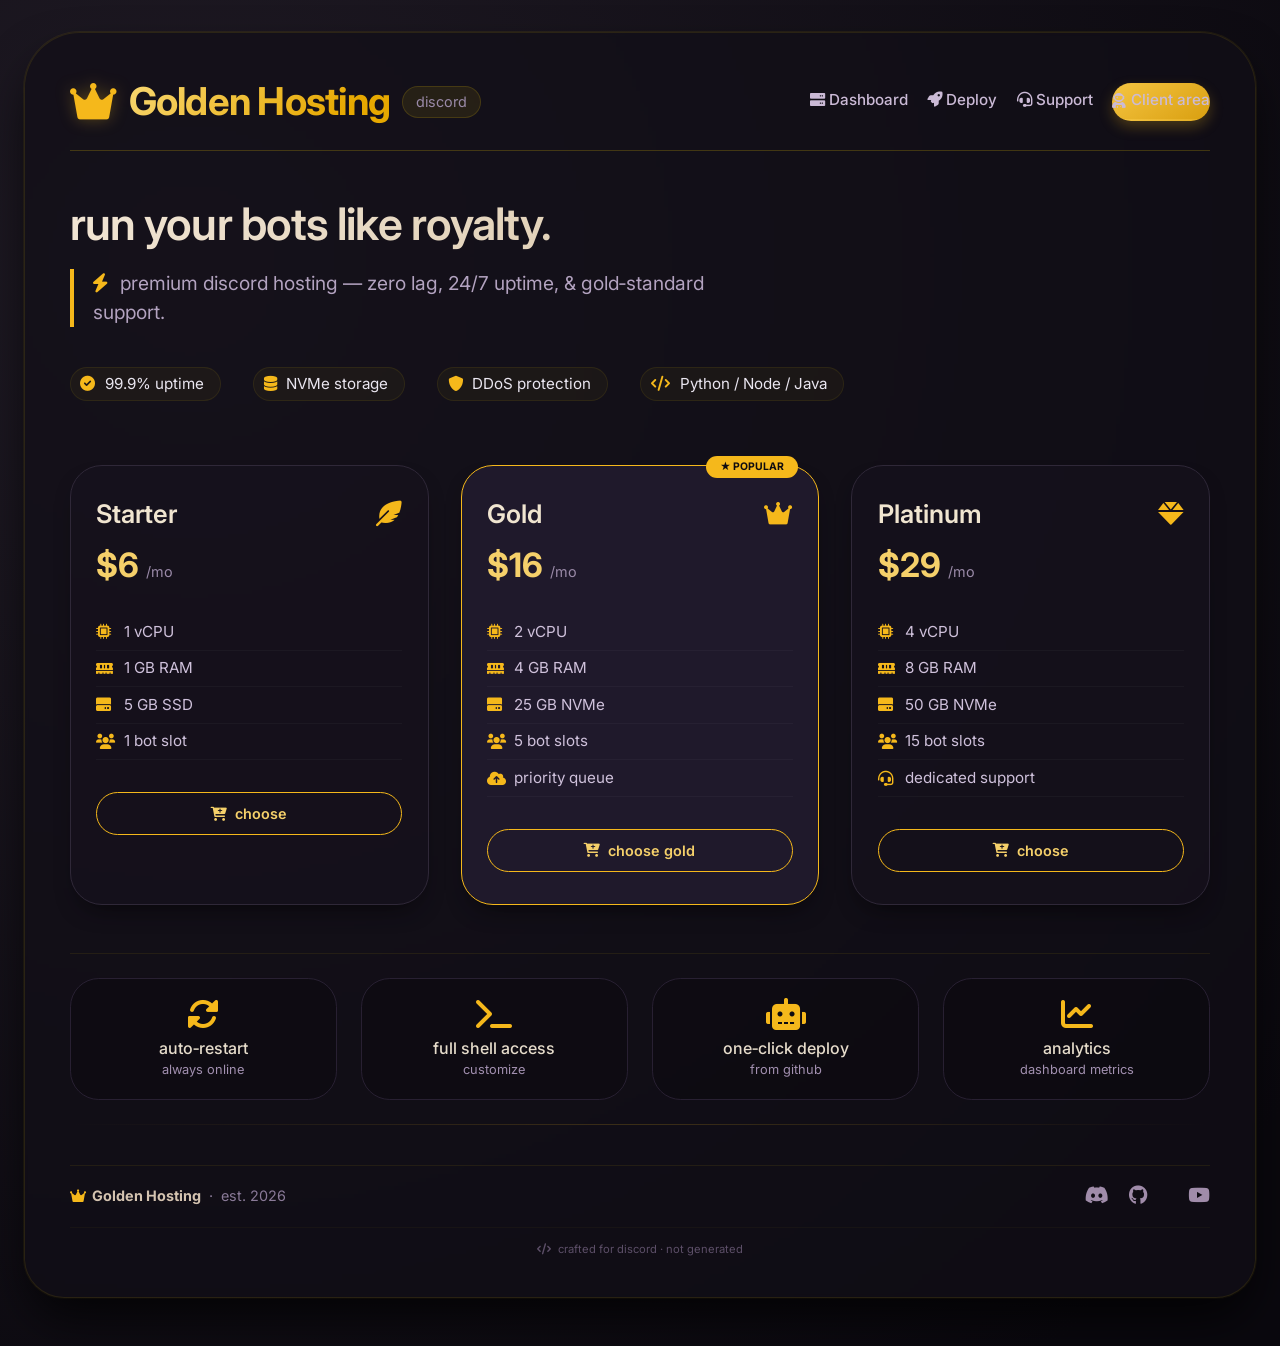
==== Index.html @ 8d336a3b "sdfghjkl" ====
<!DOCTYPE html>
<html lang="en">
<head>
  <meta charset="UTF-8" />
  <meta name="viewport" content="width=device-width, initial-scale=1.0" />
  <title>Golden Hosting · Discord Bot Hosting</title>
  <link rel="preconnect" href="https://fonts.googleapis.com" />
  <link rel="preconnect" href="https://fonts.gstatic.com" crossorigin />
  <link href="https://fonts.googleapis.com/css2?family=Inter:ital,opsz,wght@0,14..32,400..700;1,14..32,400..700&display=swap" rel="stylesheet" />
  <link rel="stylesheet" href="https://cdnjs.cloudflare.com/ajax/libs/font-awesome/6.0.0-beta3/css/all.min.css" />
  <style>
    * { margin: 0; padding: 0; box-sizing: border-box; }
    body {
      background: #0d0b10;
      background-image: radial-gradient(circle at 15% 20%, #1f1a24 0%, #0a080e 90%);
      font-family: 'Inter', sans-serif;
      color: #eae6f0;
      line-height: 1.5;
      min-height: 100vh;
      display: flex;
      flex-direction: column;
      align-items: center;
      padding: 0 1.5rem;
    }
    .golden-wrapper {
      max-width: 1280px;
      width: 100%;
      margin: 2rem auto 3rem;
      background: rgba(18, 15, 24, 0.7);
      backdrop-filter: blur(2px);
      border-radius: 3.5rem 3.5rem 2.5rem 2.5rem;
      padding: 2.5rem 2.8rem;
      box-shadow: 0 25px 50px -8px rgba(0,0,0,0.8), 0 0 0 1px rgba(255, 215, 0, 0.08);
      border: 1px solid rgba(255, 215, 0, 0.10);
    }
    .gold-header {
      display: flex;
      flex-wrap: wrap;
      justify-content: space-between;
      align-items: center;
      margin-bottom: 2.5rem;
      border-bottom: 1px solid rgba(255, 215, 0, 0.2);
      padding-bottom: 1.2rem;
    }
    .brand { display: flex; align-items: center; gap: 0.75rem; }
    .brand-icon { font-size: 2.6rem; color: #f5b81b; filter: drop-shadow(0 0 8px rgba(245, 184, 27, 0.3)); }
    .brand h1 {
      font-weight: 700;
      font-size: 2.4rem;
      letter-spacing: -0.02em;
      background: linear-gradient(135deg, #f9d976 0%, #e6a800 80%);
      -webkit-background-clip: text;
      background-clip: text;
      color: transparent;
    }
    .brand span {
      font-weight: 400;
      color: #9a8aa8;
      font-size: 0.9rem;
      background: rgba(255, 215, 0, 0.08);
      padding: 0.25rem 0.8rem;
      border-radius: 30px;
      border: 1px solid rgba(255, 215, 0, 0.15);
    }
    .nav-actions { display: flex; gap: 1.2rem; align-items: center; flex-wrap: wrap; }
    .nav-actions a {
      color: #cbbad6;
      text-decoration: none;
      font-weight: 500;
      font-size: 0.95rem;
      transition: 0.2s;
      padding: 0.4rem 0;
      border-bottom: 2px solid transparent;
    }
    .nav-actions a:hover { color: #f5d06a; border-bottom-color: #f5b81b; }
    .btn-gold {
      background: linear-gradient(145deg, #f5c542, #d99f10);
      border: none;
      color: #0d0b10;
      font-weight: 600;
      padding: 0.6rem 1.6rem;
      border-radius: 40px;
      font-size: 0.95rem;
      cursor: pointer;
      box-shadow: 0 6px 14px rgba(245, 184, 27, 0.25);
      transition: all 0.15s ease;
      text-decoration: none;
      display: inline-flex;
      align-items: center;
      gap: 0.4rem;
    }
    .btn-gold:hover { transform: scale(1.02); background: linear-gradient(145deg, #fcd15a, #e6ad1a); box-shadow: 0 8px 20px rgba(245, 184, 27, 0.4); }
    .logo-img { height: 48px; width: auto; filter: drop-shadow(0 0 6px rgba(245, 184, 27, 0.25)); border-radius: 12px; background: rgba(0,0,0,0.2); padding: 4px 8px; }
    .logo-link { display: flex; align-items: center; gap: 0.5rem; text-decoration: none; }
    .hero-section { display: flex; flex-direction: column; gap: 0.7rem; margin-bottom: 3rem; }
    .hero-section h2 {
      font-size: 2.8rem;
      font-weight: 600;
      letter-spacing: -0.02em;
      background: linear-gradient(135deg, #f2e6d5, #d8c5a8);
      -webkit-background-clip: text;
      background-clip: text;
      color: transparent;
      max-width: 800px;
    }
    .hero-section p {
      font-size: 1.2rem;
      color: #b3a3c0;
      max-width: 650px;
      border-left: 4px solid #f5b81b;
      padding-left: 1.2rem;
    }
    .badge-row {
      display: flex;
      flex-wrap: wrap;
      gap: 1.2rem 2rem;
      margin: 1.8rem 0 0.5rem;
    }
    .badge-item {
      display: flex;
      align-items: center;
      gap: 0.6rem;
      font-size: 0.95rem;
      background: rgba(255, 215, 0, 0.04);
      padding: 0.3rem 1rem 0.3rem 0.6rem;
      border-radius: 50px;
      border: 1px solid rgba(255, 215, 0, 0.08);
    }
    .badge-item i { color: #f5b81b; }
    .plans-grid {
      display: grid;
      grid-template-columns: repeat(auto-fit, minmax(240px, 1fr));
      gap: 2rem;
      margin: 3.5rem 0 2.5rem;
    }
    .plan-card {
      background: rgba(22, 18, 29, 0.7);
      border-radius: 2rem;
      padding: 1.8rem 1.6rem 2rem;
      border: 1px solid #2f2838;
      box-shadow: 0 12px 24px -12px rgba(0,0,0,0.7);
      transition: all 0.2s ease;
    }
    .plan-card:hover { border-color: #f5b81b; transform: translateY(-6px); box-shadow: 0 20px 32px -12px rgba(245, 184, 27, 0.15); background: #1e1928; }
    .plan-name {
      font-size: 1.6rem;
      font-weight: 600;
      color: #f0e5d0;
      display: flex;
      align-items: center;
      justify-content: space-between;
    }
    .plan-name i { color: #f5b81b; }
    .plan-price {
      font-size: 2.1rem;
      font-weight: 700;
      margin: 0.4rem 0 1rem;
      color: #f5d06a;
    }
    .plan-price small { font-size: 0.9rem; font-weight: 400; color: #9a8aa8; }
    .plan-features { list-style: none; margin: 1.5rem 0 2rem; }
    .plan-features li {
      padding: 0.4rem 0;
      border-bottom: 1px solid rgba(255, 255, 255, 0.03);
      display: flex;
      align-items: center;
      gap: 0.6rem;
      color: #cfc1db;
      font-size: 0.95rem;
    }
    .plan-features i { color: #f5b81b; width: 1.1rem; }
    .plan-btn {
      background: transparent;
      border: 1px solid #f5b81b;
      color: #f5d06a;
      padding: 0.6rem 0;
      width: 100%;
      border-radius: 50px;
      font-weight: 600;
      font-size: 0.9rem;
      transition: 0.2s;
      cursor: pointer;
      text-decoration: none;
      display: inline-flex;
      align-items: center;
      justify-content: center;
      gap: 0.5rem;
    }
    .plan-btn:hover { background: #f5b81b; color: #0d0b10; border-color: #f5b81b; box-shadow: 0 0 20px rgba(245, 184, 27, 0.2); }
    .featured { border: 1.5px solid #f5b81b; background: #1f192b; position: relative; }
    .featured::before {
      content: "★ POPULAR";
      position: absolute;
      top: -10px;
      right: 20px;
      background: #f5b81b;
      color: #0d0b10;
      font-size: 0.65rem;
      font-weight: 700;
      padding: 0.2rem 0.9rem;
      border-radius: 30px;
    }
    .feature-grid {
      display: grid;
      grid-template-columns: repeat(auto-fit, minmax(160px, 1fr));
      gap: 1.5rem;
      margin: 3rem 0 1.5rem;
      padding-top: 1.5rem;
      border-top: 1px solid rgba(255, 215, 0, 0.08);
    }
    .feature-item {
      display: flex;
      flex-direction: column;
      align-items: center;
      text-align: center;
      background: rgba(0,0,0,0.2);
      padding: 1.2rem 0.8rem;
      border-radius: 1.8rem;
      border: 1px solid #282032;
    }
    .feature-item i { font-size: 2rem; color: #f5b81b; margin-bottom: 0.4rem; }
    .feature-item h4 { color: #e6dccb; font-weight: 500; font-size: 1rem; }
    .feature-item p { font-size: 0.8rem; color: #a290b0; }
    .gold-footer {
      margin-top: 2.5rem;
      padding-top: 1.2rem;
      border-top: 1px solid rgba(255, 215, 0, 0.08);
      display: flex;
      flex-wrap: wrap;
      justify-content: space-between;
      align-items: center;
      color: #8a7a98;
      font-size: 0.9rem;
    }
    .gold-footer .social i { font-size: 1.2rem; margin-left: 1rem; color: #a08caa; transition: 0.2s; }
    .gold-footer .social i:hover { color: #f5b81b; }
    @media (max-width: 700px) {
      .golden-wrapper { padding: 1.8rem 1.2rem; }
      .brand h1 { font-size: 1.8rem; }
      .hero-section h2 { font-size: 2rem; }
    }
    @media (max-width: 480px) {
      .gold-header { flex-direction: column; align-items: flex-start; gap: 0.8rem; }
      .plans-grid { grid-template-columns: 1fr; }
    }
    hr { border: none; height: 1px; background: linear-gradient(90deg, transparent, #f5b81b30, transparent); margin: 1.2rem 0; }
  </style>
</head>
<body>
<div class="golden-wrapper">
  <header class="gold-header">
    <a href="index.html" class="logo-link">
      <img src="logo.png" alt="Golden Hosting" class="logo-img" onerror="this.style.display='none'">
      <div class="brand">
        <i class="fas fa-crown brand-icon"></i>
        <h1>Golden Hosting</h1>
        <span>discord</span>
      </div>
    </a>
    <div class="nav-actions">
      <a href="dashboard.html"><i class="fas fa-server"></i> Dashboard</a>
      <a href="deploy.html"><i class="fas fa-rocket"></i> Deploy</a>
      <a href="support.html"><i class="fas fa-headset"></i> Support</a>
      <a href="login.html" class="btn-gold"><i class="fas fa-user-astronaut"></i> Client area</a>
    </div>
  </header>

  <div class="hero-section">
    <h2>run your bots like royalty.</h2>
    <p><i class="fas fa-bolt" style="color: #f5b81b; margin-right: 8px;"></i> premium discord hosting — zero lag, 24/7 uptime, & gold‑standard support.</p>
    <div class="badge-row">
      <span class="badge-item"><i class="fas fa-check-circle"></i> 99.9% uptime</span>
      <span class="badge-item"><i class="fas fa-database"></i> NVMe storage</span>
      <span class="badge-item"><i class="fas fa-shield-alt"></i> DDoS protection</span>
      <span class="badge-item"><i class="fas fa-code"></i> Python / Node / Java</span>
    </div>
  </div>

  <div class="plans-grid">
    <div class="plan-card">
      <div class="plan-name">Starter <i class="fas fa-feather-alt"></i></div>
      <div class="plan-price">$6 <small>/mo</small></div>
      <ul class="plan-features">
        <li><i class="fas fa-microchip"></i> 1 vCPU</li>
        <li><i class="fas fa-memory"></i> 1 GB RAM</li>
        <li><i class="fas fa-hdd"></i> 5 GB SSD</li>
        <li><i class="fas fa-users"></i> 1 bot slot</li>
      </ul>
      <a href="checkout.html" class="plan-btn"><i class="fas fa-cart-plus"></i> choose</a>
    </div>
    <div class="plan-card featured">
      <div class="plan-name">Gold <i class="fas fa-crown" style="color: #f5b81b;"></i></div>
      <div class="plan-price">$16 <small>/mo</small></div>
      <ul class="plan-features">
        <li><i class="fas fa-microchip"></i> 2 vCPU</li>
        <li><i class="fas fa-memory"></i> 4 GB RAM</li>
        <li><i class="fas fa-hdd"></i> 25 GB NVMe</li>
        <li><i class="fas fa-users"></i> 5 bot slots</li>
        <li><i class="fas fa-cloud-upload-alt"></i> priority queue</li>
      </ul>
      <a href="checkout.html" class="plan-btn"><i class="fas fa-cart-plus"></i> choose gold</a>
    </div>
    <div class="plan-card">
      <div class="plan-name">Platinum <i class="fas fa-gem"></i></div>
      <div class="plan-price">$29 <small>/mo</small></div>
      <ul class="plan-features">
        <li><i class="fas fa-microchip"></i> 4 vCPU</li>
        <li><i class="fas fa-memory"></i> 8 GB RAM</li>
        <li><i class="fas fa-hdd"></i> 50 GB NVMe</li>
        <li><i class="fas fa-users"></i> 15 bot slots</li>
        <li><i class="fas fa-headset"></i> dedicated support</li>
      </ul>
      <a href="checkout.html" class="plan-btn"><i class="fas fa-cart-plus"></i> choose</a>
    </div>
  </div>

  <div class="feature-grid">
    <div class="feature-item"><i class="fas fa-sync-alt"></i><h4>auto‑restart</h4><p>always online</p></div>
    <div class="feature-item"><i class="fas fa-terminal"></i><h4>full shell access</h4><p>customize</p></div>
    <div class="feature-item"><i class="fas fa-robot"></i><h4>one‑click deploy</h4><p>from github</p></div>
    <div class="feature-item"><i class="fas fa-chart-line"></i><h4>analytics</h4><p>dashboard metrics</p></div>
  </div>

  <hr>

  <div class="gold-footer">
    <div><i class="fas fa-crown" style="color: #f5b81b; margin-right: 6px;"></i><strong style="color: #d4c3b0;">Golden Hosting</strong> &nbsp;·&nbsp; <span>est. 2026</span></div>
    <div class="social">
      <i class="fab fa-discord"></i>
      <i class="fab fa-github"></i>
      <i class="fab fa-x-twitter"></i>
      <i class="fab fa-youtube"></i>
    </div>
  </div>
  <div style="margin-top: 1.2rem; font-size: 0.7rem; color: #5d4f68; text-align: center; border-top: 1px solid rgba(255,215,0,0.03); padding-top: 0.8rem;">
    <i class="fas fa-code" style="margin-right: 4px;"></i> crafted for discord · not generated
  </div>
</div>
</body>
</html>
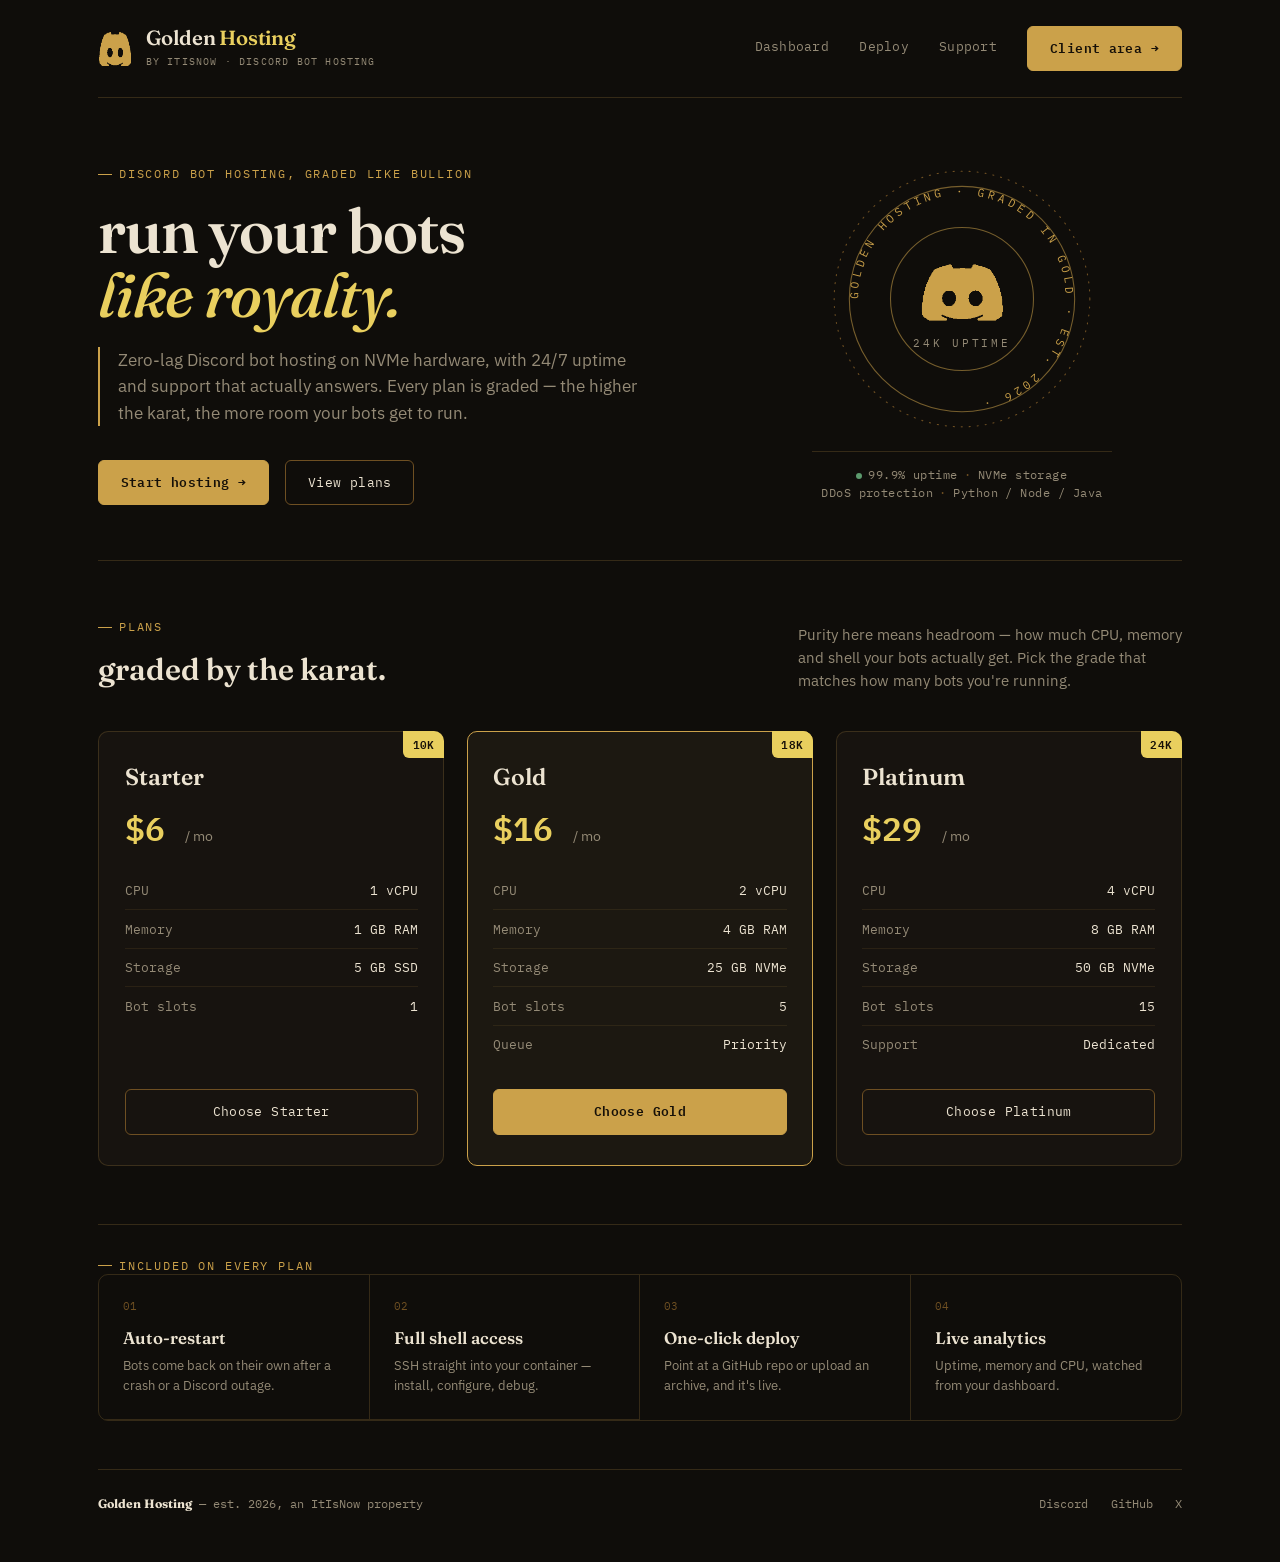
==== commit 6c50d04c: "sdfgthyjuk" ====
--- a/Index.html
+++ b/Index.html
@@ -1,340 +1,151 @@
 <!DOCTYPE html>
 <html lang="en">
 <head>
-  <meta charset="UTF-8" />
-  <meta name="viewport" content="width=device-width, initial-scale=1.0" />
-  <title>Golden Hosting · Discord Bot Hosting</title>
-  <link rel="preconnect" href="https://fonts.googleapis.com" />
-  <link rel="preconnect" href="https://fonts.gstatic.com" crossorigin />
-  <link href="https://fonts.googleapis.com/css2?family=Inter:ital,opsz,wght@0,14..32,400..700;1,14..32,400..700&display=swap" rel="stylesheet" />
-  <link rel="stylesheet" href="https://cdnjs.cloudflare.com/ajax/libs/font-awesome/6.0.0-beta3/css/all.min.css" />
-  <style>
-    * { margin: 0; padding: 0; box-sizing: border-box; }
-    body {
-      background: #0d0b10;
-      background-image: radial-gradient(circle at 15% 20%, #1f1a24 0%, #0a080e 90%);
-      font-family: 'Inter', sans-serif;
-      color: #eae6f0;
-      line-height: 1.5;
-      min-height: 100vh;
-      display: flex;
-      flex-direction: column;
-      align-items: center;
-      padding: 0 1.5rem;
-    }
-    .golden-wrapper {
-      max-width: 1280px;
-      width: 100%;
-      margin: 2rem auto 3rem;
-      background: rgba(18, 15, 24, 0.7);
-      backdrop-filter: blur(2px);
-      border-radius: 3.5rem 3.5rem 2.5rem 2.5rem;
-      padding: 2.5rem 2.8rem;
-      box-shadow: 0 25px 50px -8px rgba(0,0,0,0.8), 0 0 0 1px rgba(255, 215, 0, 0.08);
-      border: 1px solid rgba(255, 215, 0, 0.10);
-    }
-    .gold-header {
-      display: flex;
-      flex-wrap: wrap;
-      justify-content: space-between;
-      align-items: center;
-      margin-bottom: 2.5rem;
-      border-bottom: 1px solid rgba(255, 215, 0, 0.2);
-      padding-bottom: 1.2rem;
-    }
-    .brand { display: flex; align-items: center; gap: 0.75rem; }
-    .brand-icon { font-size: 2.6rem; color: #f5b81b; filter: drop-shadow(0 0 8px rgba(245, 184, 27, 0.3)); }
-    .brand h1 {
-      font-weight: 700;
-      font-size: 2.4rem;
-      letter-spacing: -0.02em;
-      background: linear-gradient(135deg, #f9d976 0%, #e6a800 80%);
-      -webkit-background-clip: text;
-      background-clip: text;
-      color: transparent;
-    }
-    .brand span {
-      font-weight: 400;
-      color: #9a8aa8;
-      font-size: 0.9rem;
-      background: rgba(255, 215, 0, 0.08);
-      padding: 0.25rem 0.8rem;
-      border-radius: 30px;
-      border: 1px solid rgba(255, 215, 0, 0.15);
-    }
-    .nav-actions { display: flex; gap: 1.2rem; align-items: center; flex-wrap: wrap; }
-    .nav-actions a {
-      color: #cbbad6;
-      text-decoration: none;
-      font-weight: 500;
-      font-size: 0.95rem;
-      transition: 0.2s;
-      padding: 0.4rem 0;
-      border-bottom: 2px solid transparent;
-    }
-    .nav-actions a:hover { color: #f5d06a; border-bottom-color: #f5b81b; }
-    .btn-gold {
-      background: linear-gradient(145deg, #f5c542, #d99f10);
-      border: none;
-      color: #0d0b10;
-      font-weight: 600;
-      padding: 0.6rem 1.6rem;
-      border-radius: 40px;
-      font-size: 0.95rem;
-      cursor: pointer;
-      box-shadow: 0 6px 14px rgba(245, 184, 27, 0.25);
-      transition: all 0.15s ease;
-      text-decoration: none;
-      display: inline-flex;
-      align-items: center;
-      gap: 0.4rem;
-    }
-    .btn-gold:hover { transform: scale(1.02); background: linear-gradient(145deg, #fcd15a, #e6ad1a); box-shadow: 0 8px 20px rgba(245, 184, 27, 0.4); }
-    .logo-img { height: 48px; width: auto; filter: drop-shadow(0 0 6px rgba(245, 184, 27, 0.25)); border-radius: 12px; background: rgba(0,0,0,0.2); padding: 4px 8px; }
-    .logo-link { display: flex; align-items: center; gap: 0.5rem; text-decoration: none; }
-    .hero-section { display: flex; flex-direction: column; gap: 0.7rem; margin-bottom: 3rem; }
-    .hero-section h2 {
-      font-size: 2.8rem;
-      font-weight: 600;
-      letter-spacing: -0.02em;
-      background: linear-gradient(135deg, #f2e6d5, #d8c5a8);
-      -webkit-background-clip: text;
-      background-clip: text;
-      color: transparent;
-      max-width: 800px;
-    }
-    .hero-section p {
-      font-size: 1.2rem;
-      color: #b3a3c0;
-      max-width: 650px;
-      border-left: 4px solid #f5b81b;
-      padding-left: 1.2rem;
-    }
-    .badge-row {
-      display: flex;
-      flex-wrap: wrap;
-      gap: 1.2rem 2rem;
-      margin: 1.8rem 0 0.5rem;
-    }
-    .badge-item {
-      display: flex;
-      align-items: center;
-      gap: 0.6rem;
-      font-size: 0.95rem;
-      background: rgba(255, 215, 0, 0.04);
-      padding: 0.3rem 1rem 0.3rem 0.6rem;
-      border-radius: 50px;
-      border: 1px solid rgba(255, 215, 0, 0.08);
-    }
-    .badge-item i { color: #f5b81b; }
-    .plans-grid {
-      display: grid;
-      grid-template-columns: repeat(auto-fit, minmax(240px, 1fr));
-      gap: 2rem;
-      margin: 3.5rem 0 2.5rem;
-    }
-    .plan-card {
-      background: rgba(22, 18, 29, 0.7);
-      border-radius: 2rem;
-      padding: 1.8rem 1.6rem 2rem;
-      border: 1px solid #2f2838;
-      box-shadow: 0 12px 24px -12px rgba(0,0,0,0.7);
-      transition: all 0.2s ease;
-    }
-    .plan-card:hover { border-color: #f5b81b; transform: translateY(-6px); box-shadow: 0 20px 32px -12px rgba(245, 184, 27, 0.15); background: #1e1928; }
-    .plan-name {
-      font-size: 1.6rem;
-      font-weight: 600;
-      color: #f0e5d0;
-      display: flex;
-      align-items: center;
-      justify-content: space-between;
-    }
-    .plan-name i { color: #f5b81b; }
-    .plan-price {
-      font-size: 2.1rem;
-      font-weight: 700;
-      margin: 0.4rem 0 1rem;
-      color: #f5d06a;
-    }
-    .plan-price small { font-size: 0.9rem; font-weight: 400; color: #9a8aa8; }
-    .plan-features { list-style: none; margin: 1.5rem 0 2rem; }
-    .plan-features li {
-      padding: 0.4rem 0;
-      border-bottom: 1px solid rgba(255, 255, 255, 0.03);
-      display: flex;
-      align-items: center;
-      gap: 0.6rem;
-      color: #cfc1db;
-      font-size: 0.95rem;
-    }
-    .plan-features i { color: #f5b81b; width: 1.1rem; }
-    .plan-btn {
-      background: transparent;
-      border: 1px solid #f5b81b;
-      color: #f5d06a;
-      padding: 0.6rem 0;
-      width: 100%;
-      border-radius: 50px;
-      font-weight: 600;
-      font-size: 0.9rem;
-      transition: 0.2s;
-      cursor: pointer;
-      text-decoration: none;
-      display: inline-flex;
-      align-items: center;
-      justify-content: center;
-      gap: 0.5rem;
-    }
-    .plan-btn:hover { background: #f5b81b; color: #0d0b10; border-color: #f5b81b; box-shadow: 0 0 20px rgba(245, 184, 27, 0.2); }
-    .featured { border: 1.5px solid #f5b81b; background: #1f192b; position: relative; }
-    .featured::before {
-      content: "★ POPULAR";
-      position: absolute;
-      top: -10px;
-      right: 20px;
-      background: #f5b81b;
-      color: #0d0b10;
-      font-size: 0.65rem;
-      font-weight: 700;
-      padding: 0.2rem 0.9rem;
-      border-radius: 30px;
-    }
-    .feature-grid {
-      display: grid;
-      grid-template-columns: repeat(auto-fit, minmax(160px, 1fr));
-      gap: 1.5rem;
-      margin: 3rem 0 1.5rem;
-      padding-top: 1.5rem;
-      border-top: 1px solid rgba(255, 215, 0, 0.08);
-    }
-    .feature-item {
-      display: flex;
-      flex-direction: column;
-      align-items: center;
-      text-align: center;
-      background: rgba(0,0,0,0.2);
-      padding: 1.2rem 0.8rem;
-      border-radius: 1.8rem;
-      border: 1px solid #282032;
-    }
-    .feature-item i { font-size: 2rem; color: #f5b81b; margin-bottom: 0.4rem; }
-    .feature-item h4 { color: #e6dccb; font-weight: 500; font-size: 1rem; }
-    .feature-item p { font-size: 0.8rem; color: #a290b0; }
-    .gold-footer {
-      margin-top: 2.5rem;
-      padding-top: 1.2rem;
-      border-top: 1px solid rgba(255, 215, 0, 0.08);
-      display: flex;
-      flex-wrap: wrap;
-      justify-content: space-between;
-      align-items: center;
-      color: #8a7a98;
-      font-size: 0.9rem;
-    }
-    .gold-footer .social i { font-size: 1.2rem; margin-left: 1rem; color: #a08caa; transition: 0.2s; }
-    .gold-footer .social i:hover { color: #f5b81b; }
-    @media (max-width: 700px) {
-      .golden-wrapper { padding: 1.8rem 1.2rem; }
-      .brand h1 { font-size: 1.8rem; }
-      .hero-section h2 { font-size: 2rem; }
-    }
-    @media (max-width: 480px) {
-      .gold-header { flex-direction: column; align-items: flex-start; gap: 0.8rem; }
-      .plans-grid { grid-template-columns: 1fr; }
-    }
-    hr { border: none; height: 1px; background: linear-gradient(90deg, transparent, #f5b81b30, transparent); margin: 1.2rem 0; }
-  </style>
+<meta charset="UTF-8" />
+<meta name="viewport" content="width=device-width, initial-scale=1.0" />
+<title>Golden Hosting · Discord Bot Hosting</title>
+<meta name="description" content="Discord bot hosting, graded like bullion. NVMe storage, DDoS protection, one-click deploy." />
+<link rel="preconnect" href="https://fonts.googleapis.com" />
+<link rel="preconnect" href="https://fonts.gstatic.com" crossorigin />
+<link href="https://fonts.googleapis.com/css2?family=Fraunces:ital,opsz,wght@0,9..144,300..700;1,9..144,400..600&family=IBM+Plex+Sans:wght@400;500;600&family=IBM+Plex+Mono:wght@400;500;600&display=swap" rel="stylesheet" />
+<link rel="stylesheet" href="assets/style.css" />
 </head>
 <body>
-<div class="golden-wrapper">
-  <header class="gold-header">
-    <a href="index.html" class="logo-link">
-      <img src="logo.png" alt="Golden Hosting" class="logo-img" onerror="this.style.display='none'">
-      <div class="brand">
-        <i class="fas fa-crown brand-icon"></i>
-        <h1>Golden Hosting</h1>
-        <span>discord</span>
+<div class="shell">
+
+  <header class="topbar">
+    <a href="index.html" class="brand-lockup">
+      <img src="assets/mark_gold.png" alt="" class="brand-mark" />
+      <div>
+        <span class="wordmark">Golden <em>Hosting</em></span>
+        <span class="tag">by ItIsNow · discord bot hosting</span>
       </div>
     </a>
-    <div class="nav-actions">
-      <a href="dashboard.html"><i class="fas fa-server"></i> Dashboard</a>
-      <a href="deploy.html"><i class="fas fa-rocket"></i> Deploy</a>
-      <a href="support.html"><i class="fas fa-headset"></i> Support</a>
-      <a href="login.html" class="btn-gold"><i class="fas fa-user-astronaut"></i> Client area</a>
-    </div>
+    <nav class="nav-actions">
+      <a href="dashboard.html" class="navlink">Dashboard</a>
+      <a href="deploy.html" class="navlink">Deploy</a>
+      <a href="support.html" class="navlink">Support</a>
+      <a href="login.html" class="btn btn-primary">Client area <span class="arrow">→</span></a>
+    </nav>
   </header>
 
-  <div class="hero-section">
-    <h2>run your bots like royalty.</h2>
-    <p><i class="fas fa-bolt" style="color: #f5b81b; margin-right: 8px;"></i> premium discord hosting — zero lag, 24/7 uptime, & gold‑standard support.</p>
-    <div class="badge-row">
-      <span class="badge-item"><i class="fas fa-check-circle"></i> 99.9% uptime</span>
-      <span class="badge-item"><i class="fas fa-database"></i> NVMe storage</span>
-      <span class="badge-item"><i class="fas fa-shield-alt"></i> DDoS protection</span>
-      <span class="badge-item"><i class="fas fa-code"></i> Python / Node / Java</span>
+  <section class="hero">
+    <div>
+      <span class="eyebrow">Discord bot hosting, graded like bullion</span>
+      <h2>run your bots<br /><em>like royalty.</em></h2>
+      <p class="lede">Zero-lag Discord bot hosting on NVMe hardware, with 24/7 uptime and support that actually answers. Every plan is graded — the higher the karat, the more room your bots get to run.</p>
+      <div class="hero-actions">
+        <a href="checkout.html" class="btn btn-primary">Start hosting <span class="arrow">→</span></a>
+        <a href="#plans" class="btn btn-line">View plans</a>
+      </div>
+    </div>
+    <div class="seal-wrap">
+      <svg viewBox="0 0 240 240" role="img" aria-label="Golden Hosting hallmark">
+        <defs>
+          <path id="sealRing" d="M 120,120 m -96,0 a 96,96 0 1,1 192,0 a 96,96 0 1,1 -192,0" />
+        </defs>
+        <circle cx="120" cy="120" r="118" fill="none" stroke="#6e4f22" stroke-width="1" stroke-dasharray="1 6.4" stroke-linecap="round" />
+        <circle cx="120" cy="120" r="104" fill="none" stroke="#cba14a" stroke-width="1" opacity="0.55" />
+        <circle cx="120" cy="120" r="66" fill="none" stroke="#cba14a" stroke-width="1" opacity="0.55" />
+        <text font-family="'IBM Plex Mono', monospace" font-size="10.4" letter-spacing="3.2" fill="#cba14a">
+          <textPath href="#sealRing" startOffset="0%">GOLDEN HOSTING · GRADED IN GOLD · EST. 2026 · </textPath>
+        </text>
+        <image href="assets/mark_gold.png" x="80" y="88" width="80" height="52" />
+        <text x="120" y="164" text-anchor="middle" font-family="'IBM Plex Mono', monospace" font-size="10" letter-spacing="2.5" fill="#948a76">24K UPTIME</text>
+      </svg>
+      <div class="ticker">
+        <span class="dot"></span>99.9% uptime<span class="sep">·</span>NVMe storage<br />
+        DDoS protection<span class="sep">·</span>Python / Node / Java
+      </div>
+    </div>
+  </section>
+
+  <div id="plans" class="plans-head">
+    <div>
+      <span class="eyebrow">Plans</span>
+      <h3>graded by the karat.</h3>
+    </div>
+    <p>Purity here means headroom — how much CPU, memory and shell your bots actually get. Pick the grade that matches how many bots you're running.</p>
+  </div>
+
+  <div class="plans-grid">
+    <div class="ingot">
+      <span class="karat">10K</span>
+      <div class="plan-name">Starter</div>
+      <div class="plan-price">$6 <small>/ mo</small></div>
+      <ul class="plan-features">
+        <li><span class="k">CPU</span> 1 vCPU</li>
+        <li><span class="k">Memory</span> 1 GB RAM</li>
+        <li><span class="k">Storage</span> 5 GB SSD</li>
+        <li><span class="k">Bot slots</span> 1</li>
+      </ul>
+      <a href="checkout.html" class="btn btn-line btn-block">Choose Starter</a>
+    </div>
+
+    <div class="ingot featured">
+      <span class="karat">18K</span>
+      <div class="plan-name">Gold</div>
+      <div class="plan-price">$16 <small>/ mo</small></div>
+      <ul class="plan-features">
+        <li><span class="k">CPU</span> 2 vCPU</li>
+        <li><span class="k">Memory</span> 4 GB RAM</li>
+        <li><span class="k">Storage</span> 25 GB NVMe</li>
+        <li><span class="k">Bot slots</span> 5</li>
+        <li><span class="k">Queue</span> Priority</li>
+      </ul>
+      <a href="checkout.html" class="btn btn-primary btn-block">Choose Gold</a>
+    </div>
+
+    <div class="ingot">
+      <span class="karat">24K</span>
+      <div class="plan-name">Platinum</div>
+      <div class="plan-price">$29 <small>/ mo</small></div>
+      <ul class="plan-features">
+        <li><span class="k">CPU</span> 4 vCPU</li>
+        <li><span class="k">Memory</span> 8 GB RAM</li>
+        <li><span class="k">Storage</span> 50 GB NVMe</li>
+        <li><span class="k">Bot slots</span> 15</li>
+        <li><span class="k">Support</span> Dedicated</li>
+      </ul>
+      <a href="checkout.html" class="btn btn-line btn-block">Choose Platinum</a>
     </div>
   </div>
 
-  <div class="plans-grid">
-    <div class="plan-card">
-      <div class="plan-name">Starter <i class="fas fa-feather-alt"></i></div>
-      <div class="plan-price">$6 <small>/mo</small></div>
-      <ul class="plan-features">
-        <li><i class="fas fa-microchip"></i> 1 vCPU</li>
-        <li><i class="fas fa-memory"></i> 1 GB RAM</li>
-        <li><i class="fas fa-hdd"></i> 5 GB SSD</li>
-        <li><i class="fas fa-users"></i> 1 bot slot</li>
-      </ul>
-      <a href="checkout.html" class="plan-btn"><i class="fas fa-cart-plus"></i> choose</a>
-    </div>
-    <div class="plan-card featured">
-      <div class="plan-name">Gold <i class="fas fa-crown" style="color: #f5b81b;"></i></div>
-      <div class="plan-price">$16 <small>/mo</small></div>
-      <ul class="plan-features">
-        <li><i class="fas fa-microchip"></i> 2 vCPU</li>
-        <li><i class="fas fa-memory"></i> 4 GB RAM</li>
-        <li><i class="fas fa-hdd"></i> 25 GB NVMe</li>
-        <li><i class="fas fa-users"></i> 5 bot slots</li>
-        <li><i class="fas fa-cloud-upload-alt"></i> priority queue</li>
-      </ul>
-      <a href="checkout.html" class="plan-btn"><i class="fas fa-cart-plus"></i> choose gold</a>
-    </div>
-    <div class="plan-card">
-      <div class="plan-name">Platinum <i class="fas fa-gem"></i></div>
-      <div class="plan-price">$29 <small>/mo</small></div>
-      <ul class="plan-features">
-        <li><i class="fas fa-microchip"></i> 4 vCPU</li>
-        <li><i class="fas fa-memory"></i> 8 GB RAM</li>
-        <li><i class="fas fa-hdd"></i> 50 GB NVMe</li>
-        <li><i class="fas fa-users"></i> 15 bot slots</li>
-        <li><i class="fas fa-headset"></i> dedicated support</li>
-      </ul>
-      <a href="checkout.html" class="plan-btn"><i class="fas fa-cart-plus"></i> choose</a>
+  <div class="ledger">
+    <span class="eyebrow">Included on every plan</span>
+    <div class="ledger-grid">
+      <div class="ledger-row">
+        <span class="num">01</span>
+        <h4>Auto-restart</h4>
+        <p>Bots come back on their own after a crash or a Discord outage.</p>
+      </div>
+      <div class="ledger-row">
+        <span class="num">02</span>
+        <h4>Full shell access</h4>
+        <p>SSH straight into your container — install, configure, debug.</p>
+      </div>
+      <div class="ledger-row">
+        <span class="num">03</span>
+        <h4>One-click deploy</h4>
+        <p>Point at a GitHub repo or upload an archive, and it's live.</p>
+      </div>
+      <div class="ledger-row">
+        <span class="num">04</span>
+        <h4>Live analytics</h4>
+        <p>Uptime, memory and CPU, watched from your dashboard.</p>
+      </div>
     </div>
   </div>
 
-  <div class="feature-grid">
-    <div class="feature-item"><i class="fas fa-sync-alt"></i><h4>auto‑restart</h4><p>always online</p></div>
-    <div class="feature-item"><i class="fas fa-terminal"></i><h4>full shell access</h4><p>customize</p></div>
-    <div class="feature-item"><i class="fas fa-robot"></i><h4>one‑click deploy</h4><p>from github</p></div>
-    <div class="feature-item"><i class="fas fa-chart-line"></i><h4>analytics</h4><p>dashboard metrics</p></div>
-  </div>
+  <footer class="gold-footer">
+    <div><strong style="color:var(--bone); font-family:var(--f-display);">Golden Hosting</strong> — est. 2026, an ItIsNow property</div>
+    <div class="social">
+      <a href="#">Discord</a>
+      <a href="#">GitHub</a>
+      <a href="#">X</a>
+    </div>
+  </footer>
 
-  <hr>
-
-  <div class="gold-footer">
-    <div><i class="fas fa-crown" style="color: #f5b81b; margin-right: 6px;"></i><strong style="color: #d4c3b0;">Golden Hosting</strong> &nbsp;·&nbsp; <span>est. 2026</span></div>
-    <div class="social">
-      <i class="fab fa-discord"></i>
-      <i class="fab fa-github"></i>
-      <i class="fab fa-x-twitter"></i>
-      <i class="fab fa-youtube"></i>
-    </div>
-  </div>
-  <div style="margin-top: 1.2rem; font-size: 0.7rem; color: #5d4f68; text-align: center; border-top: 1px solid rgba(255,215,0,0.03); padding-top: 0.8rem;">
-    <i class="fas fa-code" style="margin-right: 4px;"></i> crafted for discord · not generated
-  </div>
 </div>
 </body>
-</html>+</html>
--- a/assets/style.css
+++ b/assets/style.css
@@ -0,0 +1,464 @@
+/* =========================================================
+   GOLDEN HOSTING — design system
+   A hallmark/assay mark is the throughline: gold hosting,
+   graded like bullion. 10K / 18K / 24K plan tiers, a stamped
+   seal as the brand mark, ledger-style specs instead of icon
+   tiles. Flat, engraved, precise — not glowing glass.
+   ========================================================= */
+
+:root{
+  /* --- color --- */
+  --ink:        #0f0d0a;   /* page background, warm near-black */
+  --panel:      #17130f;   /* card fill */
+  --panel-2:    #1c1811;   /* raised card fill */
+  --line:       rgba(203,161,74,0.20);   /* hairline rule */
+  --line-soft:  rgba(203,161,74,0.10);
+  --gold:       #cba14a;   /* working gold — text, rules, icons */
+  --gold-bright:#e9cf5e;   /* bullion gold — large fills, the wordmark */
+  --bronze:     #6e4f22;   /* deep bronze — borders, recessed edges */
+  --bone:       #ece3d1;   /* body copy on dark */
+  --muted:      #948a76;   /* secondary text, warm grey */
+  --ember:      #b8482f;   /* the brand's red, used once per view */
+  --signal:     #5c9a6d;   /* status green — functional only */
+  --paper:      #0f0d0a;
+
+  /* --- type --- */
+  --f-display: "Fraunces", "Iowan Old Style", serif;
+  --f-body:    "IBM Plex Sans", system-ui, sans-serif;
+  --f-mono:    "IBM Plex Mono", ui-monospace, monospace;
+
+  --radius: 10px;
+  --radius-sm: 6px;
+}
+
+*{ margin:0; padding:0; box-sizing:border-box; }
+
+html{ background:var(--ink); }
+
+body{
+  background:var(--ink);
+  font-family:var(--f-body);
+  color:var(--bone);
+  line-height:1.55;
+  min-height:100vh;
+  -webkit-font-smoothing:antialiased;
+}
+
+
+
+a{ color:inherit; }
+
+.eyebrow{
+  font-family:var(--f-mono);
+  font-size:0.72rem;
+  letter-spacing:0.16em;
+  text-transform:uppercase;
+  color:var(--gold);
+  display:flex;
+  align-items:center;
+  gap:0.6em;
+}
+.eyebrow::before{
+  content:"";
+  width:14px; height:1px;
+  background:var(--gold);
+  display:inline-block;
+}
+
+/* ---------- shell / nav ---------- */
+
+.shell{
+  max-width:1180px;
+  margin:0 auto;
+  padding:0 clamp(1.25rem, 4vw, 3rem);
+}
+
+.topbar{
+  display:flex;
+  align-items:center;
+  justify-content:space-between;
+  gap:2rem;
+  padding:1.6rem 0;
+  border-bottom:1px solid var(--line);
+  flex-wrap:wrap;
+}
+
+.brand-lockup{
+  display:flex;
+  align-items:center;
+  gap:0.85rem;
+  text-decoration:none;
+}
+.brand-mark{ width:34px; height:34px; flex-shrink:0; }
+.brand-lockup .wordmark{
+  font-family:var(--f-display);
+  font-weight:600;
+  font-size:1.28rem;
+  letter-spacing:-0.01em;
+  color:var(--bone);
+  line-height:1;
+}
+.brand-lockup .wordmark em{
+  font-style:normal;
+  color:var(--gold-bright);
+}
+.brand-lockup .tag{
+  font-family:var(--f-mono);
+  font-size:0.62rem;
+  letter-spacing:0.12em;
+  color:var(--muted);
+  text-transform:uppercase;
+  display:block;
+  margin-top:0.15rem;
+}
+
+.nav-actions{
+  display:flex;
+  align-items:center;
+  gap:1.9rem;
+  flex-wrap:wrap;
+}
+.nav-actions a.navlink{
+  font-family:var(--f-mono);
+  font-size:0.8rem;
+  letter-spacing:0.02em;
+  text-decoration:none;
+  color:var(--muted);
+  border-bottom:1px solid transparent;
+  padding-bottom:2px;
+  transition:color .15s ease, border-color .15s ease;
+}
+.nav-actions a.navlink:hover{ color:var(--gold-bright); border-color:var(--gold); }
+
+/* ---------- buttons ---------- */
+
+.btn{
+  font-family:var(--f-mono);
+  font-size:0.8rem;
+  letter-spacing:0.03em;
+  text-decoration:none;
+  display:inline-flex;
+  align-items:center;
+  gap:0.55rem;
+  padding:0.75rem 1.35rem;
+  border-radius:var(--radius-sm);
+  cursor:pointer;
+  transition:transform .12s ease, background .15s ease, border-color .15s ease;
+  white-space:nowrap;
+}
+.btn-primary{
+  background:var(--gold);
+  color:#161008;
+  border:1px solid var(--gold);
+  font-weight:600;
+}
+.btn-primary:hover{ background:var(--gold-bright); border-color:var(--gold-bright); }
+.btn-line{
+  background:transparent;
+  border:1px solid var(--bronze);
+  color:var(--bone);
+}
+.btn-line:hover{ border-color:var(--gold); color:var(--gold-bright); }
+.btn-block{ width:100%; justify-content:center; }
+.btn .arrow{ transition:transform .15s ease; }
+.btn:hover .arrow{ transform:translateX(3px); }
+
+.back-link{
+  display:inline-flex;
+  align-items:center;
+  gap:0.5rem;
+  font-family:var(--f-mono);
+  font-size:0.76rem;
+  color:var(--muted);
+  text-decoration:none;
+  letter-spacing:0.02em;
+}
+.back-link:hover{ color:var(--gold-bright); }
+.back-link .arrow{ transition:transform .15s ease; }
+.back-link:hover .arrow{ transform:translateX(-3px); }
+
+/* ---------- hero ---------- */
+
+.hero{
+  display:grid;
+  grid-template-columns:1.15fr 0.85fr;
+  gap:3rem;
+  align-items:center;
+  padding:4.2rem 0 3.4rem;
+  border-bottom:1px solid var(--line);
+}
+
+.hero h2{
+  font-family:var(--f-display);
+  font-weight:600;
+  font-size:clamp(2.6rem, 5vw, 3.9rem);
+  line-height:1.02;
+  letter-spacing:-0.015em;
+  color:var(--bone);
+  margin:1rem 0 1.3rem;
+}
+.hero h2 em{
+  font-style:italic;
+  font-weight:500;
+  color:var(--gold-bright);
+}
+
+.hero p.lede{
+  max-width:34rem;
+  font-size:1.06rem;
+  color:var(--muted);
+  border-left:2px solid var(--gold);
+  padding-left:1.1rem;
+}
+
+.hero-actions{
+  display:flex;
+  gap:1rem;
+  margin-top:2.1rem;
+  flex-wrap:wrap;
+}
+
+.seal-wrap{
+  display:flex;
+  flex-direction:column;
+  align-items:center;
+  gap:1.4rem;
+}
+.seal-wrap svg{ width:100%; max-width:260px; height:auto; }
+
+.ticker{
+  font-family:var(--f-mono);
+  font-size:0.72rem;
+  letter-spacing:0.04em;
+  color:var(--muted);
+  text-align:center;
+  border-top:1px solid var(--line);
+  padding-top:0.9rem;
+  width:100%;
+  max-width:300px;
+}
+.ticker .dot{
+  display:inline-block;
+  width:6px; height:6px;
+  border-radius:50%;
+  background:var(--signal);
+  margin-right:0.5em;
+}
+.ticker span.sep{ color:var(--bronze); margin:0 0.55em; }
+
+/* ---------- plans / ingot cards ---------- */
+
+.plans-head{
+  display:flex;
+  justify-content:space-between;
+  align-items:flex-end;
+  gap:1.5rem;
+  padding-top:3.6rem;
+  flex-wrap:wrap;
+}
+.plans-head h3{
+  font-family:var(--f-display);
+  font-size:1.9rem;
+  font-weight:600;
+  margin-top:0.6rem;
+}
+.plans-head p{ color:var(--muted); font-size:0.92rem; max-width:24rem; }
+
+.plans-grid{
+  display:grid;
+  grid-template-columns:repeat(auto-fit, minmax(240px, 1fr));
+  gap:1.4rem;
+  margin:2.4rem 0 1rem;
+}
+
+.ingot{
+  position:relative;
+  background:var(--panel);
+  border:1px solid var(--line);
+  border-radius:var(--radius);
+  padding:1.7rem 1.6rem 1.9rem;
+  display:flex;
+  flex-direction:column;
+  transition:border-color .15s ease, transform .15s ease, background .15s ease;
+}
+.ingot:hover{ border-color:var(--gold); background:var(--panel-2); }
+.ingot.featured{ border-color:var(--gold); background:var(--panel-2); }
+
+.karat{
+  position:absolute;
+  top:-1px; right:-1px;
+  font-family:var(--f-mono);
+  font-size:0.68rem;
+  font-weight:600;
+  letter-spacing:0.04em;
+  color:#161008;
+  background:var(--gold-bright);
+  padding:0.3rem 0.6rem;
+  border-radius:0 var(--radius) 0 var(--radius-sm);
+}
+
+.plan-name{
+  font-family:var(--f-display);
+  font-size:1.45rem;
+  font-weight:600;
+  color:var(--bone);
+}
+.plan-price{
+  font-family:var(--f-mono);
+  font-size:2.05rem;
+  font-weight:600;
+  color:var(--gold-bright);
+  margin:0.5rem 0 1.1rem;
+}
+.plan-price small{ font-family:var(--f-body); font-size:0.85rem; font-weight:400; color:var(--muted); }
+
+.plan-features{
+  list-style:none;
+  margin:0 0 1.6rem;
+  flex-grow:1;
+}
+.plan-features li{
+  font-family:var(--f-mono);
+  font-size:0.84rem;
+  color:var(--bone);
+  padding:0.52rem 0;
+  border-bottom:1px solid var(--line-soft);
+  display:flex;
+  justify-content:space-between;
+}
+.plan-features li span.k{ color:var(--muted); }
+.plan-features li:last-child{ border-bottom:none; }
+
+/* ---------- spec ledger ---------- */
+
+.ledger{
+  margin:3.6rem 0 3rem;
+  padding-top:2rem;
+  border-top:1px solid var(--line);
+}
+.ledger-grid{
+  display:grid;
+  grid-template-columns:repeat(auto-fit, minmax(230px, 1fr));
+  gap:0;
+  border:1px solid var(--line);
+  border-radius:var(--radius);
+  overflow:hidden;
+}
+.ledger-row{
+  padding:1.4rem 1.5rem;
+  border-right:1px solid var(--line);
+  border-bottom:1px solid var(--line);
+}
+.ledger-row:nth-last-child(-n+2){ border-bottom:none; }
+.ledger-grid > .ledger-row:last-child,
+.ledger-grid > .ledger-row:nth-child(4n){ border-right:none; }
+.ledger-row .num{
+  font-family:var(--f-mono);
+  font-size:0.7rem;
+  color:var(--bronze);
+  display:block;
+  margin-bottom:0.6rem;
+}
+.ledger-row h4{
+  font-family:var(--f-display);
+  font-size:1.05rem;
+  font-weight:600;
+  color:var(--bone);
+  margin-bottom:0.3rem;
+}
+.ledger-row p{ font-size:0.82rem; color:var(--muted); }
+
+/* ---------- footer ---------- */
+
+.gold-footer{
+  margin-top:2.6rem;
+  padding:1.6rem 0 3rem;
+  border-top:1px solid var(--line);
+  display:flex;
+  justify-content:space-between;
+  align-items:center;
+  flex-wrap:wrap;
+  gap:1rem;
+  font-family:var(--f-mono);
+  font-size:0.76rem;
+  color:var(--muted);
+}
+.gold-footer .social{ display:flex; gap:1.4rem; }
+.gold-footer .social a{ text-decoration:none; color:var(--muted); }
+.gold-footer .social a:hover{ color:var(--gold-bright); }
+
+/* ---------- single-purpose ledger-slip pages ---------- */
+
+.slip-stage{
+  min-height:100vh;
+  display:flex;
+  align-items:center;
+  justify-content:center;
+  padding:2.5rem 1.5rem;
+}
+
+.slip{
+  position:relative;
+  max-width:460px;
+  width:100%;
+  background:var(--panel);
+  border:1px solid var(--line);
+  border-radius:var(--radius);
+}
+
+.slip-head{
+  padding:1.6rem 1.9rem;
+  border-bottom:1px solid var(--line);
+  display:flex;
+  align-items:center;
+  justify-content:space-between;
+}
+.slip-head .brand-lockup .wordmark{ font-size:1rem; }
+.slip-head .brand-mark{ width:26px; height:26px; }
+.slip-num{ font-family:var(--f-mono); font-size:0.68rem; color:var(--bronze); letter-spacing:0.06em; }
+
+.slip-body{ padding:2.4rem 1.9rem 2rem; }
+.slip-body .eyebrow{ margin-bottom:1rem; }
+.slip-body h1{
+  font-family:var(--f-display);
+  font-weight:600;
+  font-size:2.1rem;
+  letter-spacing:-0.01em;
+  color:var(--bone);
+  margin-bottom:0.7rem;
+}
+.slip-body p.desc{ color:var(--muted); font-size:0.95rem; margin-bottom:1.9rem; max-width:32rem; }
+
+.slip-foot{
+  padding:1.1rem 1.9rem 1.5rem;
+  border-top:1px solid var(--line);
+}
+
+/* dashboard readout */
+.readout{
+  font-family:var(--f-mono);
+  font-size:0.78rem;
+  color:var(--gold-bright);
+  background:var(--panel-2);
+  border:1px solid var(--line);
+  border-radius:var(--radius-sm);
+  padding:0.85rem 1rem;
+  margin-bottom:1.8rem;
+  display:flex;
+  align-items:center;
+  gap:0.6rem;
+}
+.readout .dot{ width:6px; height:6px; border-radius:50%; background:var(--signal); flex-shrink:0; }
+.readout.warn .dot{ background:var(--ember); }
+.readout a{ color:var(--gold-bright); text-decoration:underline; }
+
+.action-row{ display:flex; gap:0.9rem; flex-wrap:wrap; }
+
+@media (max-width:820px){
+  .hero{ grid-template-columns:1fr; padding-top:3rem; }
+  .seal-wrap{ order:-1; }
+}
+@media (max-width:480px){
+  .topbar{ gap:1rem; }
+  .nav-actions{ gap:1.1rem; }
+}
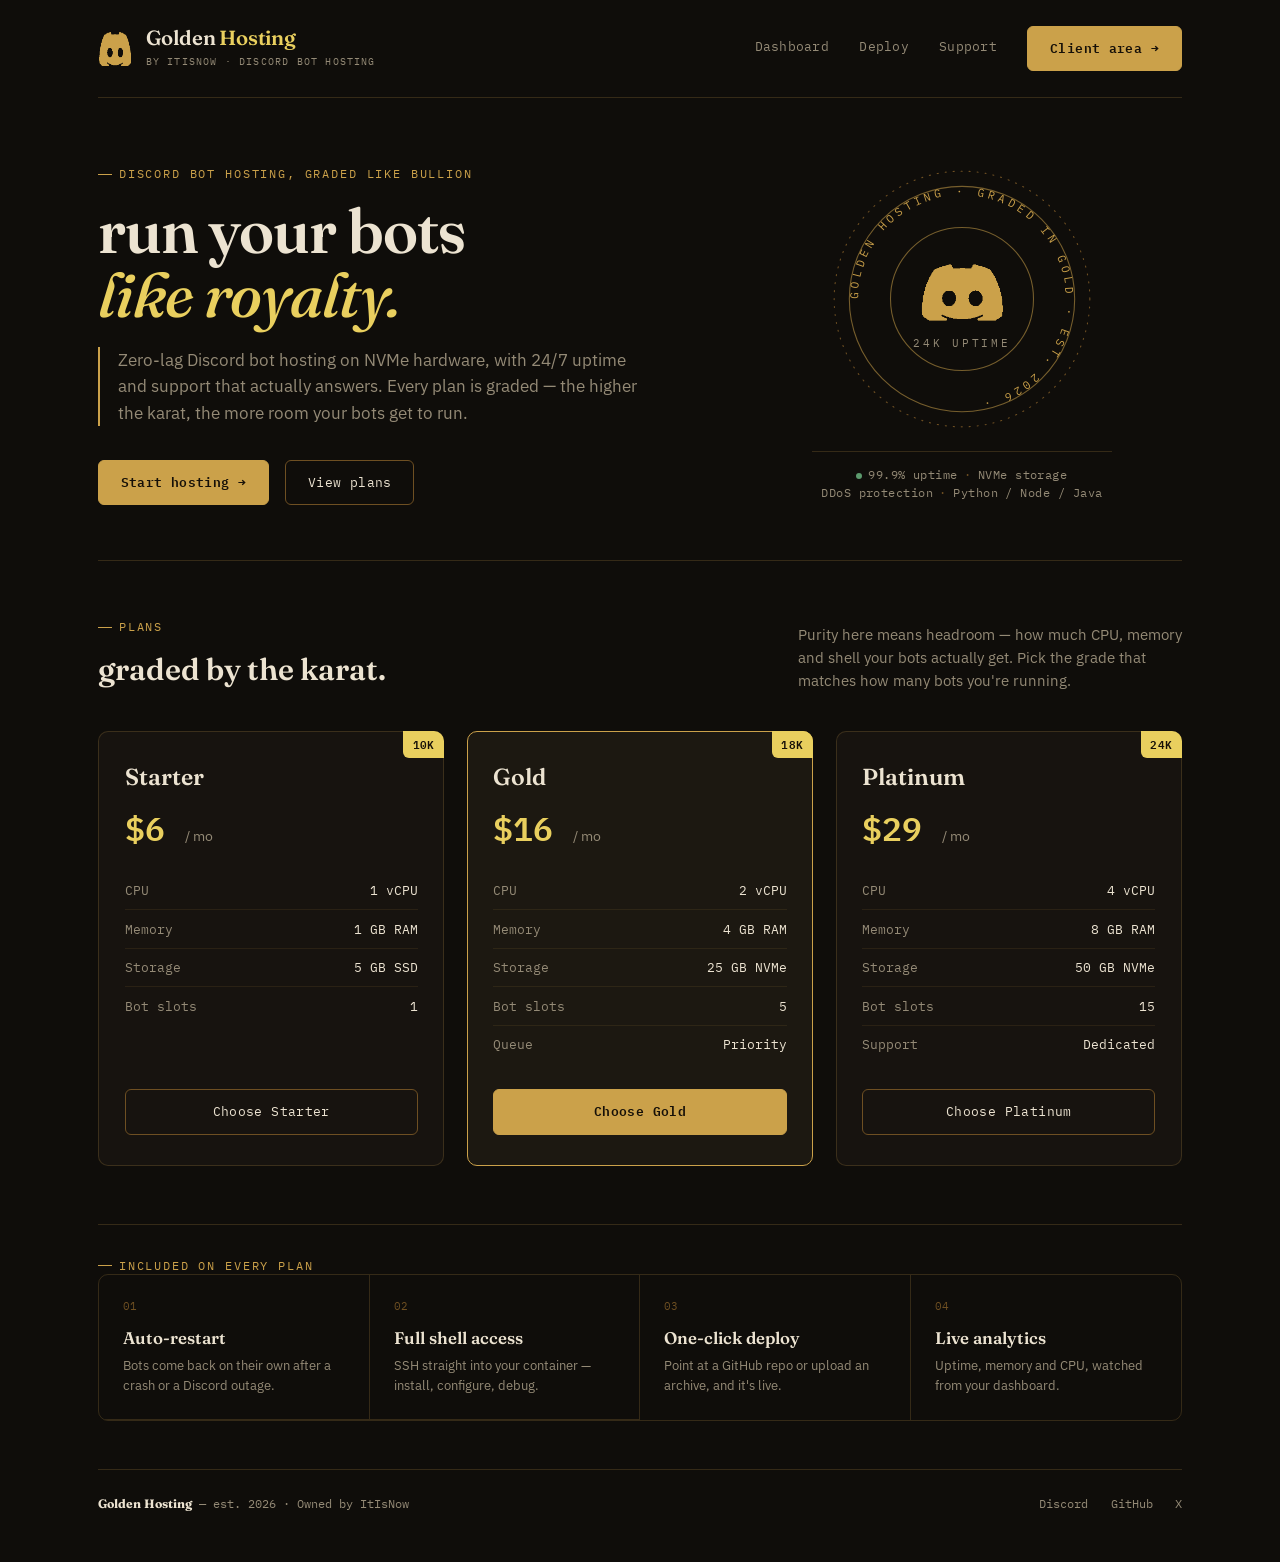
==== commit 5669ae88: "yjthnbfrgvdcs" ====
--- a/Index.html
+++ b/Index.html
@@ -138,7 +138,7 @@
   </div>
 
   <footer class="gold-footer">
-    <div><strong style="color:var(--bone); font-family:var(--f-display);">Golden Hosting</strong> — est. 2026, an ItIsNow property</div>
+    <div><strong style="color:var(--bone); font-family:var(--f-display);">Golden Hosting</strong> — est. 2026 · Owned by ItIsNow</div>
     <div class="social">
       <a href="#">Discord</a>
       <a href="#">GitHub</a>
--- a/assets/style.css
+++ b/assets/style.css
@@ -153,6 +153,13 @@
   font-weight:600;
 }
 .btn-primary:hover{ background:var(--gold-bright); border-color:var(--gold-bright); }
+.btn-primary:disabled{
+  background:var(--panel);
+  border-color:var(--line);
+  color:var(--muted);
+  cursor:not-allowed;
+}
+.btn-primary:disabled:hover{ background:var(--panel); border-color:var(--line); }
 .btn-line{
   background:transparent;
   border:1px solid var(--bronze);
@@ -432,6 +439,17 @@
 .slip-foot{
   padding:1.1rem 1.9rem 1.5rem;
   border-top:1px solid var(--line);
+  display:flex;
+  align-items:center;
+  justify-content:space-between;
+  gap:1rem;
+  flex-wrap:wrap;
+}
+.owned-by{
+  font-family:var(--f-mono);
+  font-size:0.7rem;
+  letter-spacing:0.04em;
+  color:var(--muted);
 }
 
 /* dashboard readout */
@@ -454,6 +472,121 @@
 
 .action-row{ display:flex; gap:0.9rem; flex-wrap:wrap; }
 
+/* ---------- github connect panel ---------- */
+
+.gh-icon{ width:16px; height:16px; flex-shrink:0; }
+
+.connect-card{
+  border:1px solid var(--line);
+  border-radius:var(--radius);
+  background:var(--panel-2);
+  padding:1.3rem 1.4rem;
+  margin-bottom:1.6rem;
+}
+.connect-card .connect-row{
+  display:flex;
+  align-items:center;
+  justify-content:space-between;
+  gap:1rem;
+  flex-wrap:wrap;
+}
+.connect-card .connect-label{
+  display:flex;
+  align-items:center;
+  gap:0.65rem;
+  font-family:var(--f-mono);
+  font-size:0.84rem;
+  color:var(--bone);
+  flex:1 1 240px;
+  min-width:0;
+}
+.connect-card .connect-label small{
+  display:block;
+  font-size:0.72rem;
+  color:var(--muted);
+  margin-top:0.15rem;
+}
+
+.gh-status{
+  display:flex;
+  align-items:center;
+  justify-content:space-between;
+  gap:1rem;
+  flex-wrap:wrap;
+  padding-bottom:1.1rem;
+  margin-bottom:1.1rem;
+  border-bottom:1px solid var(--line);
+}
+.gh-status .who{
+  font-family:var(--f-mono);
+  font-size:0.78rem;
+  color:var(--gold-bright);
+  display:flex;
+  align-items:center;
+  gap:0.55rem;
+}
+.gh-status .who .dot{ width:6px; height:6px; border-radius:50%; background:var(--signal); }
+.gh-disconnect{
+  font-family:var(--f-mono);
+  font-size:0.72rem;
+  color:var(--muted);
+  background:none;
+  border:none;
+  text-decoration:underline;
+  cursor:pointer;
+  padding:0;
+}
+.gh-disconnect:hover{ color:var(--ember); }
+
+.field-row{ display:grid; grid-template-columns:1fr 1fr; gap:0.9rem; margin-bottom:1.1rem; }
+.field label{
+  display:block;
+  font-family:var(--f-mono);
+  font-size:0.68rem;
+  letter-spacing:0.06em;
+  text-transform:uppercase;
+  color:var(--muted);
+  margin-bottom:0.45rem;
+}
+.field select{
+  width:100%;
+  background:var(--panel);
+  border:1px solid var(--line);
+  color:var(--bone);
+  font-family:var(--f-mono);
+  font-size:0.82rem;
+  padding:0.6rem 0.7rem;
+  border-radius:var(--radius-sm);
+  appearance:none;
+  -webkit-appearance:none;
+  background-image:linear-gradient(45deg, transparent 50%, var(--gold) 50%), linear-gradient(135deg, var(--gold) 50%, transparent 50%);
+  background-position:calc(100% - 16px) center, calc(100% - 11px) center;
+  background-size:5px 5px, 5px 5px;
+  background-repeat:no-repeat;
+}
+.field select:focus{ outline:none; border-color:var(--gold); }
+
+.deploy-log{
+  font-family:var(--f-mono);
+  font-size:0.76rem;
+  color:var(--muted);
+  margin-top:1rem;
+  padding-top:0.9rem;
+  border-top:1px solid var(--line);
+  display:none;
+}
+.deploy-log.show{ display:block; }
+.deploy-log .dot{ width:6px; height:6px; border-radius:50%; background:var(--signal); display:inline-block; margin-right:0.5em; }
+
+.upload-alt{
+  font-family:var(--f-mono);
+  font-size:0.76rem;
+  color:var(--muted);
+  text-align:center;
+  margin-top:1rem;
+}
+.upload-alt a{ color:var(--gold); text-decoration:underline; }
+
 @media (max-width:820px){
   .hero{ grid-template-columns:1fr; padding-top:3rem; }
   .seal-wrap{ order:-1; }
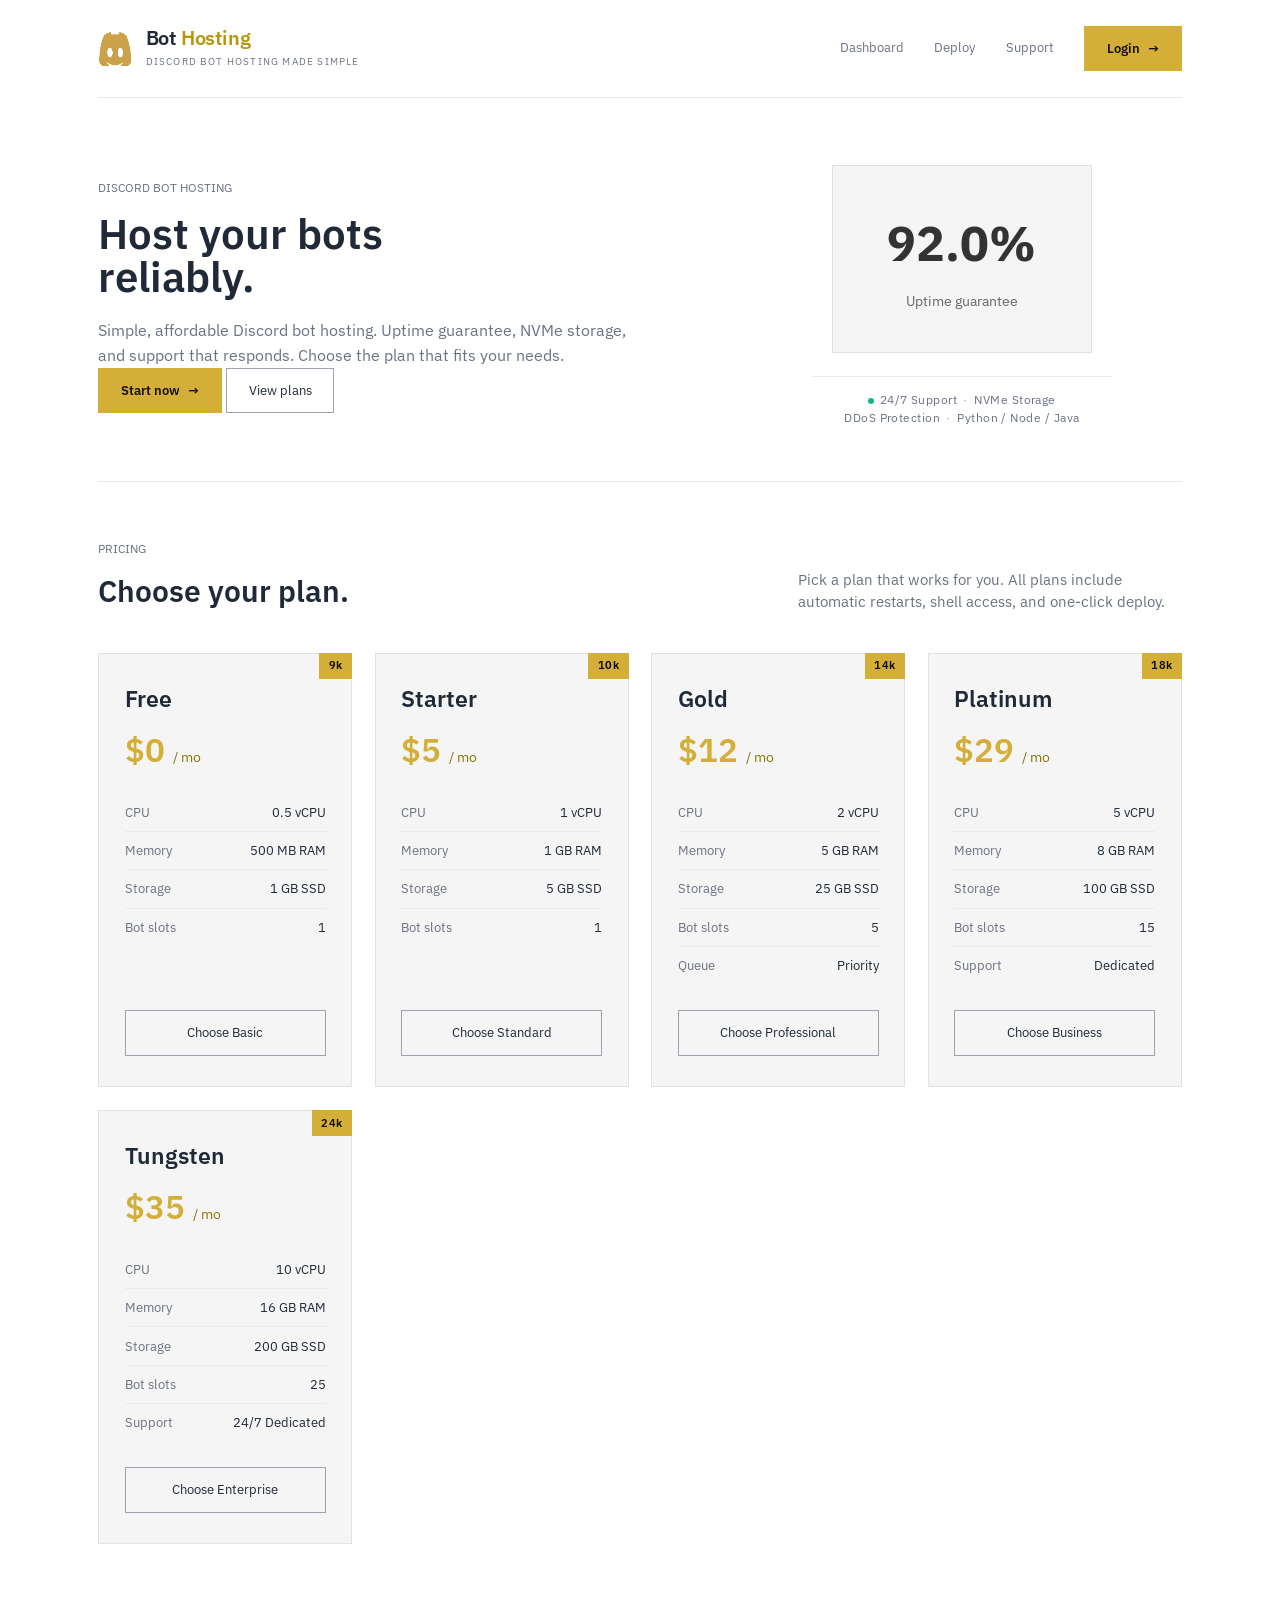
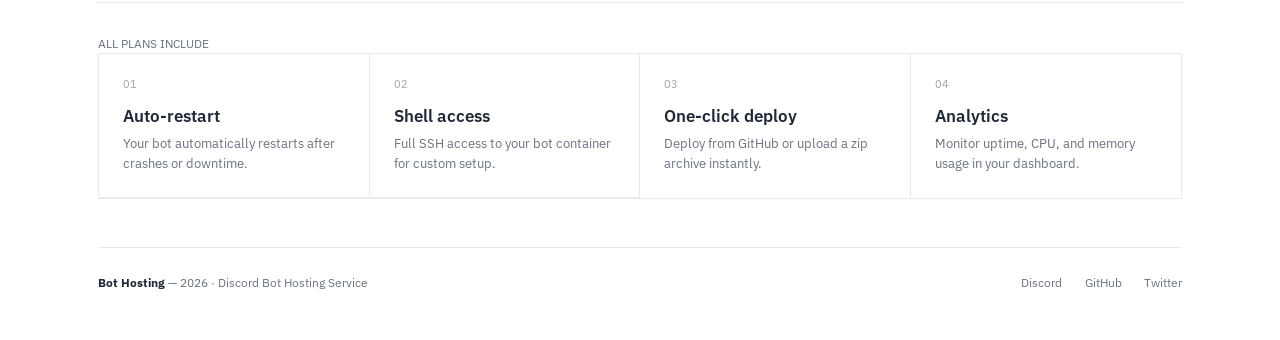
==== commit 6532e96d: "main index.html pdate" ====
--- a/Index.html
+++ b/Index.html
@@ -3,8 +3,8 @@
 <head>
 <meta charset="UTF-8" />
 <meta name="viewport" content="width=device-width, initial-scale=1.0" />
-<title>Golden Hosting · Discord Bot Hosting</title>
-<meta name="description" content="Discord bot hosting, graded like bullion. NVMe storage, DDoS protection, one-click deploy." />
+<title>Discord Bot Hosting - Simple and Affordable</title>
+<meta name="description" content="Simple Discord bot hosting with uptime guarantee, NVMe storage, and DDoS protection." />
 <link rel="preconnect" href="https://fonts.googleapis.com" />
 <link rel="preconnect" href="https://fonts.gstatic.com" crossorigin />
 <link href="https://fonts.googleapis.com/css2?family=Fraunces:ital,opsz,wght@0,9..144,300..700;1,9..144,400..600&family=IBM+Plex+Sans:wght@400;500;600&family=IBM+Plex+Mono:wght@400;500;600&display=swap" rel="stylesheet" />
@@ -17,132 +17,151 @@
     <a href="index.html" class="brand-lockup">
       <img src="assets/mark_gold.png" alt="" class="brand-mark" />
       <div>
-        <span class="wordmark">Golden <em>Hosting</em></span>
-        <span class="tag">by ItIsNow · discord bot hosting</span>
+        <span class="wordmark">Bot <em>Hosting</em></span>
+        <span class="tag">Discord bot hosting made simple</span>
       </div>
     </a>
     <nav class="nav-actions">
       <a href="dashboard.html" class="navlink">Dashboard</a>
       <a href="deploy.html" class="navlink">Deploy</a>
       <a href="support.html" class="navlink">Support</a>
-      <a href="login.html" class="btn btn-primary">Client area <span class="arrow">→</span></a>
+      <a href="login.html" class="btn btn-primary">Login <span class="arrow">→</span></a>
     </nav>
   </header>
 
   <section class="hero">
     <div>
-      <span class="eyebrow">Discord bot hosting, graded like bullion</span>
-      <h2>run your bots<br /><em>like royalty.</em></h2>
-      <p class="lede">Zero-lag Discord bot hosting on NVMe hardware, with 24/7 uptime and support that actually answers. Every plan is graded — the higher the karat, the more room your bots get to run.</p>
+      <span class="eyebrow">Discord bot hosting</span>
+      <h2>Host your bots<br /><em>reliably.</em></h2>
+      <p class="lede">Simple, affordable Discord bot hosting. Uptime guarantee, NVMe storage, and support that responds. Choose the plan that fits your needs.</p>
       <div class="hero-actions">
-        <a href="checkout.html" class="btn btn-primary">Start hosting <span class="arrow">→</span></a>
+        <a href="checkout.html" class="btn btn-primary">Start now <span class="arrow">→</span></a>
         <a href="#plans" class="btn btn-line">View plans</a>
       </div>
     </div>
     <div class="seal-wrap">
-      <svg viewBox="0 0 240 240" role="img" aria-label="Golden Hosting hallmark">
-        <defs>
-          <path id="sealRing" d="M 120,120 m -96,0 a 96,96 0 1,1 192,0 a 96,96 0 1,1 -192,0" />
-        </defs>
-        <circle cx="120" cy="120" r="118" fill="none" stroke="#6e4f22" stroke-width="1" stroke-dasharray="1 6.4" stroke-linecap="round" />
-        <circle cx="120" cy="120" r="104" fill="none" stroke="#cba14a" stroke-width="1" opacity="0.55" />
-        <circle cx="120" cy="120" r="66" fill="none" stroke="#cba14a" stroke-width="1" opacity="0.55" />
-        <text font-family="'IBM Plex Mono', monospace" font-size="10.4" letter-spacing="3.2" fill="#cba14a">
-          <textPath href="#sealRing" startOffset="0%">GOLDEN HOSTING · GRADED IN GOLD · EST. 2026 · </textPath>
-        </text>
-        <image href="assets/mark_gold.png" x="80" y="88" width="80" height="52" />
-        <text x="120" y="164" text-anchor="middle" font-family="'IBM Plex Mono', monospace" font-size="10" letter-spacing="2.5" fill="#948a76">24K UPTIME</text>
-      </svg>
+      <div style="background: #f5f5f5; border: 1px solid #e0e0e0; padding: 40px; text-align: center; width: 100%; max-width: 260px;">
+        <div style="font-size: 48px; font-weight: bold; color: #333333; margin-bottom: 10px;">92.0%</div>
+        <div style="font-size: 14px; color: #666666;">Uptime guarantee</div>
+      </div>
       <div class="ticker">
-        <span class="dot"></span>99.9% uptime<span class="sep">·</span>NVMe storage<br />
-        DDoS protection<span class="sep">·</span>Python / Node / Java
+        <span class="dot"></span>24/7 Support<span class="sep">·</span>NVMe Storage<br />
+        DDoS Protection<span class="sep">·</span>Python / Node / Java
       </div>
     </div>
   </section>
 
   <div id="plans" class="plans-head">
     <div>
-      <span class="eyebrow">Plans</span>
-      <h3>graded by the karat.</h3>
+      <span class="eyebrow">Pricing</span>
+      <h3>Choose your plan.</h3>
     </div>
-    <p>Purity here means headroom — how much CPU, memory and shell your bots actually get. Pick the grade that matches how many bots you're running.</p>
+    <p>Pick a plan that works for you. All plans include automatic restarts, shell access, and one-click deploy.</p>
   </div>
 
   <div class="plans-grid">
     <div class="ingot">
-      <span class="karat">10K</span>
+      <span class="karat">9k</span>
+      <div class="plan-name">Free</div>
+      <div class="plan-price">$0 <small>/ mo</small></div>
+      <ul class="plan-features">
+        <li><span class="k">CPU</span> 0.5 vCPU</li>
+        <li><span class="k">Memory</span> 500 MB RAM</li>
+        <li><span class="k">Storage</span> 1 GB SSD</li>
+        <li><span class="k">Bot slots</span> 1</li>
+      </ul>
+      <a href="checkout.html" class="btn btn-line btn-block">Choose Basic</a>
+    </div>
+
+    <div class="ingot">
+      <span class="karat">10k</span>
       <div class="plan-name">Starter</div>
-      <div class="plan-price">$6 <small>/ mo</small></div>
+      <div class="plan-price">$5 <small>/ mo</small></div>
       <ul class="plan-features">
         <li><span class="k">CPU</span> 1 vCPU</li>
         <li><span class="k">Memory</span> 1 GB RAM</li>
         <li><span class="k">Storage</span> 5 GB SSD</li>
         <li><span class="k">Bot slots</span> 1</li>
       </ul>
-      <a href="checkout.html" class="btn btn-line btn-block">Choose Starter</a>
+      <a href="checkout.html" class="btn btn-line btn-block">Choose Standard</a>
     </div>
 
     <div class="ingot featured">
-      <span class="karat">18K</span>
+      <span class="karat">14k</span>
       <div class="plan-name">Gold</div>
-      <div class="plan-price">$16 <small>/ mo</small></div>
+      <div class="plan-price">$12 <small>/ mo</small></div>
       <ul class="plan-features">
         <li><span class="k">CPU</span> 2 vCPU</li>
-        <li><span class="k">Memory</span> 4 GB RAM</li>
-        <li><span class="k">Storage</span> 25 GB NVMe</li>
+        <li><span class="k">Memory</span> 5 GB RAM</li>
+        <li><span class="k">Storage</span> 25 GB SSD</li>
         <li><span class="k">Bot slots</span> 5</li>
         <li><span class="k">Queue</span> Priority</li>
       </ul>
-      <a href="checkout.html" class="btn btn-primary btn-block">Choose Gold</a>
+      <a href="checkout.html" class="btn btn-line btn-block">Choose Professional</a>
     </div>
 
     <div class="ingot">
-      <span class="karat">24K</span>
+      <span class="karat">18k</span>
       <div class="plan-name">Platinum</div>
       <div class="plan-price">$29 <small>/ mo</small></div>
       <ul class="plan-features">
-        <li><span class="k">CPU</span> 4 vCPU</li>
+        <li><span class="k">CPU</span> 5 vCPU</li>
         <li><span class="k">Memory</span> 8 GB RAM</li>
-        <li><span class="k">Storage</span> 50 GB NVMe</li>
+        <li><span class="k">Storage</span> 100 GB SSD</li>
         <li><span class="k">Bot slots</span> 15</li>
         <li><span class="k">Support</span> Dedicated</li>
       </ul>
-      <a href="checkout.html" class="btn btn-line btn-block">Choose Platinum</a>
+      <a href="checkout.html" class="btn btn-line btn-block">Choose Business</a>
+    </div>
+
+    <div class="ingot">
+      <span class="karat">24k
+      </span>
+      <div class="plan-name">Tungsten</div>
+      <div class="plan-price">$35 <small>/ mo</small></div>
+      <ul class="plan-features">
+        <li><span class="k">CPU</span> 10 vCPU</li>
+        <li><span class="k">Memory</span> 16 GB RAM</li>
+        <li><span class="k">Storage</span> 200 GB SSD</li>
+        <li><span class="k">Bot slots</span> 25</li>
+        <li><span class="k">Support</span> 24/7 Dedicated</li>
+      </ul>
+      <a href="checkout.html" class="btn btn-line btn-block">Choose Enterprise</a>
     </div>
   </div>
 
   <div class="ledger">
-    <span class="eyebrow">Included on every plan</span>
+    <span class="eyebrow">All plans include</span>
     <div class="ledger-grid">
       <div class="ledger-row">
         <span class="num">01</span>
         <h4>Auto-restart</h4>
-        <p>Bots come back on their own after a crash or a Discord outage.</p>
+        <p>Your bot automatically restarts after crashes or downtime.</p>
       </div>
       <div class="ledger-row">
         <span class="num">02</span>
-        <h4>Full shell access</h4>
-        <p>SSH straight into your container — install, configure, debug.</p>
+        <h4>Shell access</h4>
+        <p>Full SSH access to your bot container for custom setup.</p>
       </div>
       <div class="ledger-row">
         <span class="num">03</span>
         <h4>One-click deploy</h4>
-        <p>Point at a GitHub repo or upload an archive, and it's live.</p>
+        <p>Deploy from GitHub or upload a zip archive instantly.</p>
       </div>
       <div class="ledger-row">
         <span class="num">04</span>
-        <h4>Live analytics</h4>
-        <p>Uptime, memory and CPU, watched from your dashboard.</p>
+        <h4>Analytics</h4>
+        <p>Monitor uptime, CPU, and memory usage in your dashboard.</p>
       </div>
     </div>
   </div>
 
   <footer class="gold-footer">
-    <div><strong style="color:var(--bone); font-family:var(--f-display);">Golden Hosting</strong> — est. 2026 · Owned by ItIsNow</div>
+    <div><strong style="color:var(--bone);">Bot Hosting</strong> — 2026 · Discord Bot Hosting Service</div>
     <div class="social">
       <a href="#">Discord</a>
       <a href="#">GitHub</a>
-      <a href="#">X</a>
+      <a href="#">Twitter</a>
     </div>
   </footer>
 
--- a/assets/style.css
+++ b/assets/style.css
@@ -8,27 +8,29 @@
 
 :root{
   /* --- color --- */
-  --ink:        #0f0d0a;   /* page background, warm near-black */
-  --panel:      #17130f;   /* card fill */
-  --panel-2:    #1c1811;   /* raised card fill */
-  --line:       rgba(203,161,74,0.20);   /* hairline rule */
-  --line-soft:  rgba(203,161,74,0.10);
-  --gold:       #cba14a;   /* working gold — text, rules, icons */
-  --gold-bright:#e9cf5e;   /* bullion gold — large fills, the wordmark */
-  --bronze:     #6e4f22;   /* deep bronze — borders, recessed edges */
-  --bone:       #ece3d1;   /* body copy on dark */
-  --muted:      #948a76;   /* secondary text, warm grey */
-  --ember:      #b8482f;   /* the brand's red, used once per view */
-  --signal:     #5c9a6d;   /* status green — functional only */
-  --paper:      #0f0d0a;
+  --ink:        #ffffff;   /* page background, white */
+  --panel:      #f5f5f5;   /* card fill, light gray */
+  --panel-2:    #eeeeee;   /* raised card fill, lighter gray */
+  --line:       rgba(150,150,150,0.20);   /* hairline rule */
+  --line-soft:  rgba(150,150,150,0.10);
+  --gold:       #d4af37;   /* working gold — text, rules, icons */
+  --gold-bright:#b8960f;   /* darker gold — large fills */
+  --gold-accent:#d4af37;   /* actual gold — for prices */
+  --gold-dark:  #8b7507;   /* darker gold */
+  --bronze:     #9ca3af;   /* gray — borders, recessed edges */
+  --bone:       #1f2937;   /* body copy, dark gray */
+  --muted:      #6b7280;   /* secondary text, medium gray */
+  --ember:      #ef4444;   /* the brand's red, used once per view */
+  --signal:     #10b981;   /* status green — functional only */
+  --paper:      #ffffff;
 
   /* --- type --- */
-  --f-display: "Fraunces", "Iowan Old Style", serif;
+  --f-display: "IBM Plex Sans", system-ui, sans-serif;
   --f-body:    "IBM Plex Sans", system-ui, sans-serif;
-  --f-mono:    "IBM Plex Mono", ui-monospace, monospace;
-
-  --radius: 10px;
-  --radius-sm: 6px;
+  --f-mono:    "IBM Plex Sans", system-ui, sans-serif;
+
+  --radius: 0px;
+  --radius-sm: 0px;
 }
 
 *{ margin:0; padding:0; box-sizing:border-box; }
@@ -49,20 +51,19 @@
 a{ color:inherit; }
 
 .eyebrow{
-  font-family:var(--f-mono);
+  font-family:var(--f-body);
   font-size:0.72rem;
-  letter-spacing:0.16em;
   text-transform:uppercase;
-  color:var(--gold);
+  color:var(--muted);
   display:flex;
   align-items:center;
   gap:0.6em;
 }
 .eyebrow::before{
   content:"";
-  width:14px; height:1px;
-  background:var(--gold);
-  display:inline-block;
+  width:0;
+  height:0;
+  display:none;
 }
 
 /* ---------- shell / nav ---------- */
@@ -121,21 +122,18 @@
 .nav-actions a.navlink{
   font-family:var(--f-mono);
   font-size:0.8rem;
-  letter-spacing:0.02em;
   text-decoration:none;
   color:var(--muted);
-  border-bottom:1px solid transparent;
+  border-bottom:none;
   padding-bottom:2px;
-  transition:color .15s ease, border-color .15s ease;
-}
-.nav-actions a.navlink:hover{ color:var(--gold-bright); border-color:var(--gold); }
+}
+.nav-actions a.navlink:hover{ color:var(--muted); }
 
 /* ---------- buttons ---------- */
 
 .btn{
-  font-family:var(--f-mono);
+  font-family:var(--f-body);
   font-size:0.8rem;
-  letter-spacing:0.03em;
   text-decoration:none;
   display:inline-flex;
   align-items:center;
@@ -143,7 +141,6 @@
   padding:0.75rem 1.35rem;
   border-radius:var(--radius-sm);
   cursor:pointer;
-  transition:transform .12s ease, background .15s ease, border-color .15s ease;
   white-space:nowrap;
 }
 .btn-primary{
@@ -165,10 +162,10 @@
   border:1px solid var(--bronze);
   color:var(--bone);
 }
-.btn-line:hover{ border-color:var(--gold); color:var(--gold-bright); }
+.btn-line:hover{ border-color:var(--bronze); color:var(--bone); }
 .btn-block{ width:100%; justify-content:center; }
-.btn .arrow{ transition:transform .15s ease; }
-.btn:hover .arrow{ transform:translateX(3px); }
+.btn .arrow{ }
+.btn:hover .arrow{ }
 
 .back-link{
   display:inline-flex;
@@ -181,8 +178,8 @@
   letter-spacing:0.02em;
 }
 .back-link:hover{ color:var(--gold-bright); }
-.back-link .arrow{ transition:transform .15s ease; }
-.back-link:hover .arrow{ transform:translateX(-3px); }
+.back-link .arrow{ }
+.back-link:hover .arrow{ }
 
 /* ---------- hero ---------- */
 
@@ -196,26 +193,26 @@
 }
 
 .hero h2{
-  font-family:var(--f-display);
-  font-weight:600;
-  font-size:clamp(2.6rem, 5vw, 3.9rem);
+  font-family:var(--f-body);
+  font-weight:600;
+  font-size:2.6rem;
   line-height:1.02;
-  letter-spacing:-0.015em;
   color:var(--bone);
   margin:1rem 0 1.3rem;
 }
 .hero h2 em{
-  font-style:italic;
-  font-weight:500;
-  color:var(--gold-bright);
+  font-style:normal;
+  font-weight:600;
+  color:var(--bone);
 }
 
 .hero p.lede{
   max-width:34rem;
-  font-size:1.06rem;
-  color:var(--muted);
-  border-left:2px solid var(--gold);
-  padding-left:1.1rem;
+  font-size:1rem;
+  color:var(--muted);
+  border-left:none;
+  padding-left:0;
+}
 }
 
 .hero-actions{
@@ -286,10 +283,9 @@
   padding:1.7rem 1.6rem 1.9rem;
   display:flex;
   flex-direction:column;
-  transition:border-color .15s ease, transform .15s ease, background .15s ease;
-}
-.ingot:hover{ border-color:var(--gold); background:var(--panel-2); }
-.ingot.featured{ border-color:var(--gold); background:var(--panel-2); }
+}
+.ingot:hover{ border-color:var(--line); background:var(--panel); }
+.ingot.featured{ border-color:var(--line); background:var(--panel); }
 
 .karat{
   position:absolute;
@@ -298,26 +294,26 @@
   font-size:0.68rem;
   font-weight:600;
   letter-spacing:0.04em;
-  color:#161008;
-  background:var(--gold-bright);
+  color:#0a0603;
+  background:var(--gold-accent);
   padding:0.3rem 0.6rem;
   border-radius:0 var(--radius) 0 var(--radius-sm);
 }
 
 .plan-name{
-  font-family:var(--f-display);
+  font-family:var(--f-body);
   font-size:1.45rem;
   font-weight:600;
   color:var(--bone);
 }
 .plan-price{
-  font-family:var(--f-mono);
+  font-family:var(--f-body);
   font-size:2.05rem;
   font-weight:600;
-  color:var(--gold-bright);
+  color:var(--gold-accent);
   margin:0.5rem 0 1.1rem;
 }
-.plan-price small{ font-family:var(--f-body); font-size:0.85rem; font-weight:400; color:var(--muted); }
+.plan-price small{ font-family:var(--f-body); font-size:0.85rem; font-weight:400; color:var(--gold-dark); }
 
 .plan-features{
   list-style:none;
@@ -367,7 +363,7 @@
   margin-bottom:0.6rem;
 }
 .ledger-row h4{
-  font-family:var(--f-display);
+  font-family:var(--f-body);
   font-size:1.05rem;
   font-weight:600;
   color:var(--bone);
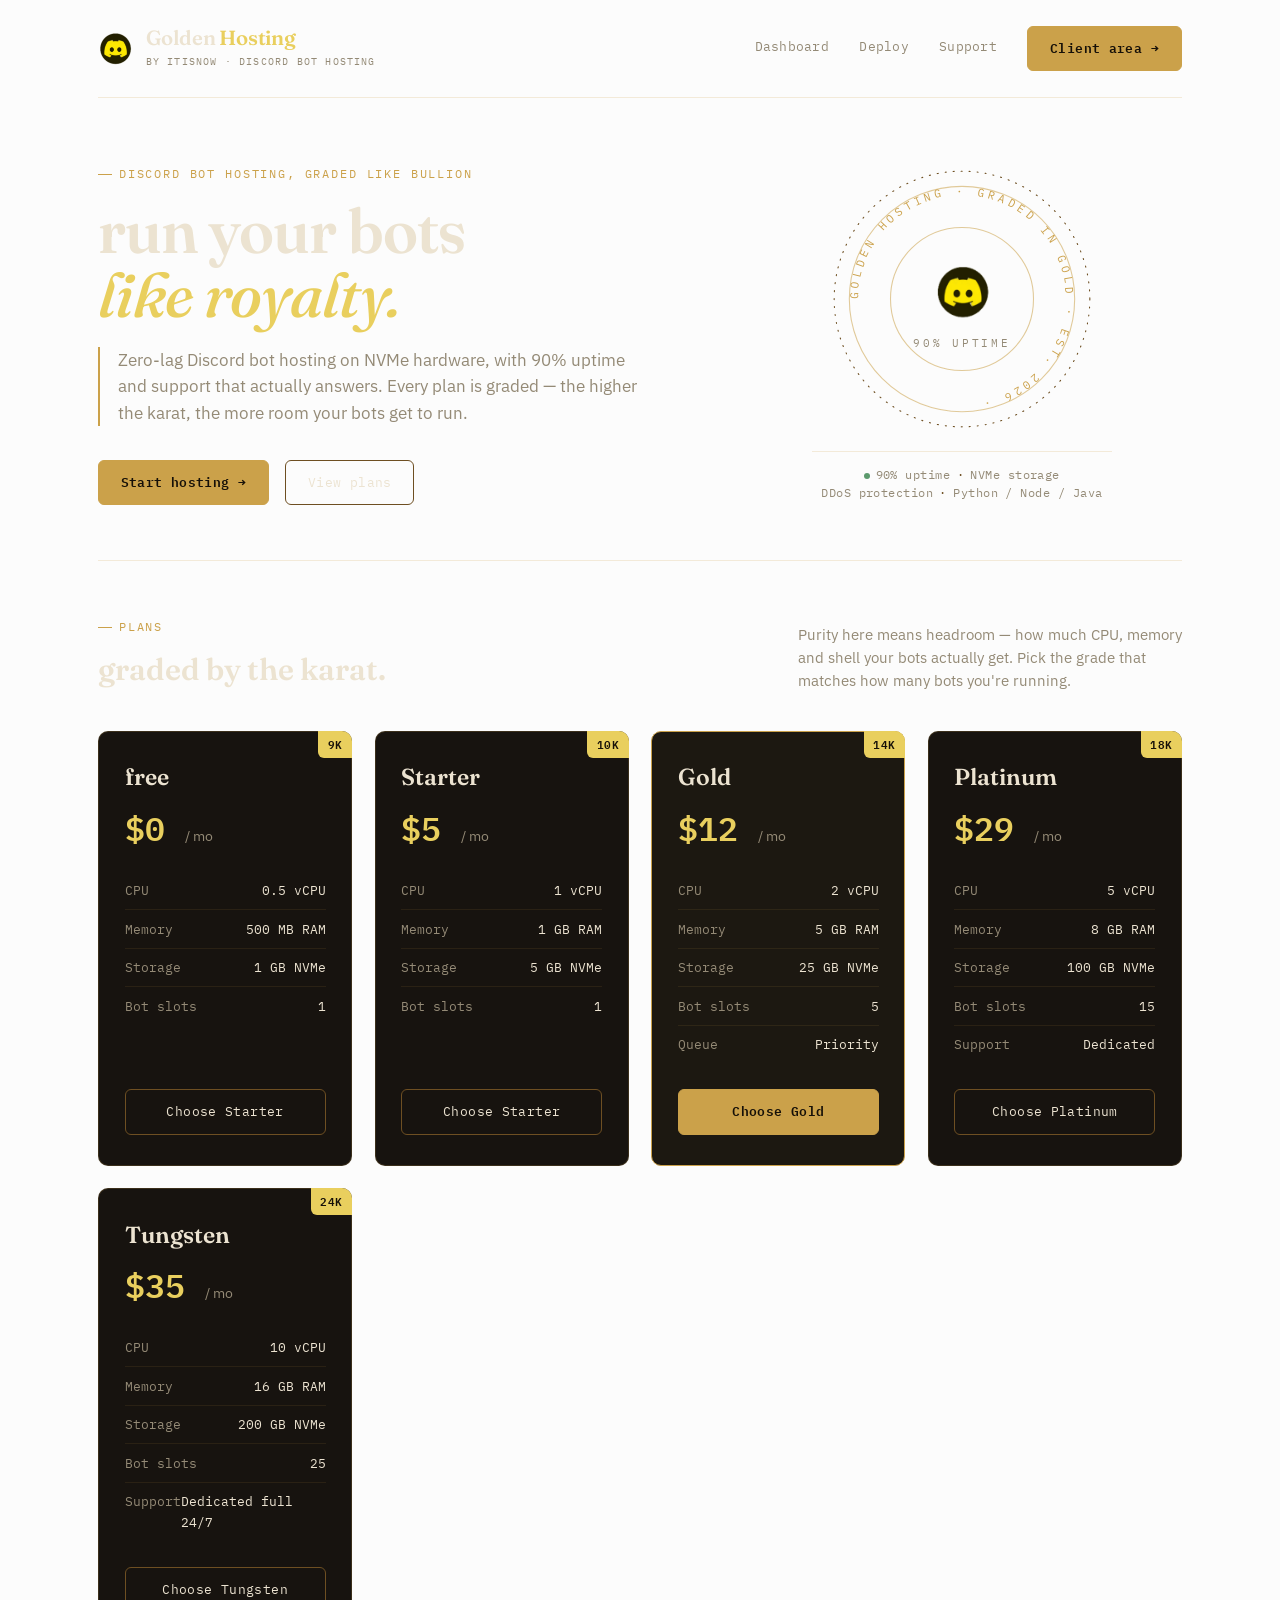
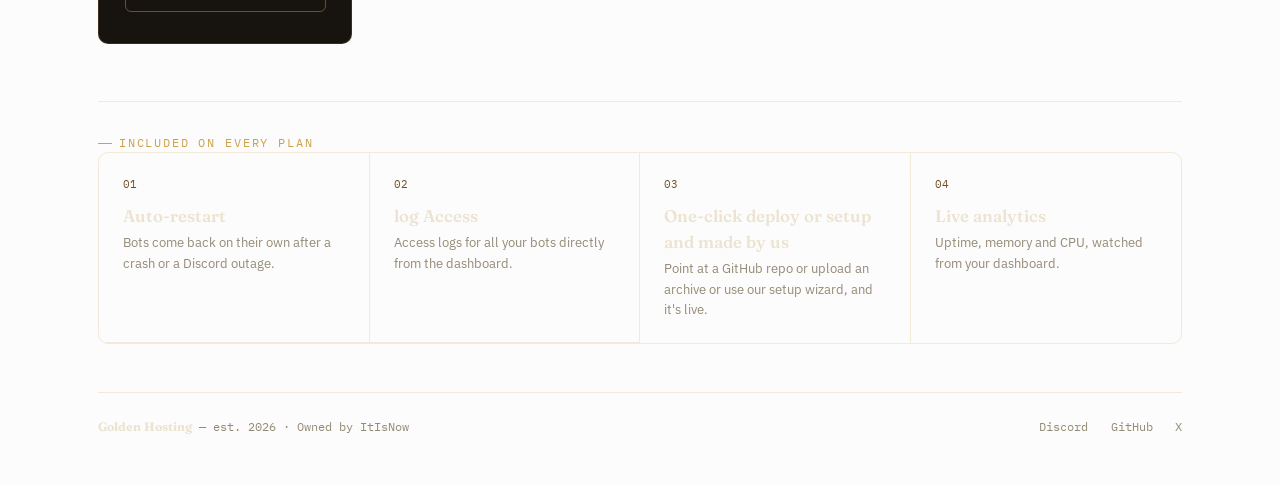
==== commit 15048386: "sdfghj" ====
--- a/Index.html
+++ b/Index.html
@@ -3,8 +3,8 @@
 <head>
 <meta charset="UTF-8" />
 <meta name="viewport" content="width=device-width, initial-scale=1.0" />
-<title>Discord Bot Hosting - Simple and Affordable</title>
-<meta name="description" content="Simple Discord bot hosting with uptime guarantee, NVMe storage, and DDoS protection." />
+<title>Golden Hosting · Discord Bot Hosting</title>
+<meta name="description" content="Discord bot hosting, graded like bullion. NVMe storage, DDoS protection, one-click deploy." />
 <link rel="preconnect" href="https://fonts.googleapis.com" />
 <link rel="preconnect" href="https://fonts.gstatic.com" crossorigin />
 <link href="https://fonts.googleapis.com/css2?family=Fraunces:ital,opsz,wght@0,9..144,300..700;1,9..144,400..600&family=IBM+Plex+Sans:wght@400;500;600&family=IBM+Plex+Mono:wght@400;500;600&display=swap" rel="stylesheet" />
@@ -15,153 +15,161 @@
 
   <header class="topbar">
     <a href="index.html" class="brand-lockup">
-      <img src="assets/mark_gold.png" alt="" class="brand-mark" />
+      <img src="assets/logo2.png" alt="" class="brand-mark" />
       <div>
-        <span class="wordmark">Bot <em>Hosting</em></span>
-        <span class="tag">Discord bot hosting made simple</span>
+        <span class="wordmark">Golden <em>Hosting</em></span>
+        <span class="tag">by ItIsNow · discord bot hosting</span>
       </div>
     </a>
     <nav class="nav-actions">
       <a href="dashboard.html" class="navlink">Dashboard</a>
       <a href="deploy.html" class="navlink">Deploy</a>
       <a href="support.html" class="navlink">Support</a>
-      <a href="login.html" class="btn btn-primary">Login <span class="arrow">→</span></a>
+      <a href="login.html" class="btn btn-primary">Client area <span class="arrow">→</span></a>
     </nav>
   </header>
 
   <section class="hero">
     <div>
-      <span class="eyebrow">Discord bot hosting</span>
-      <h2>Host your bots<br /><em>reliably.</em></h2>
-      <p class="lede">Simple, affordable Discord bot hosting. Uptime guarantee, NVMe storage, and support that responds. Choose the plan that fits your needs.</p>
+      <span class="eyebrow">Discord bot hosting, graded like bullion</span>
+      <h2>run your bots<br /><em>like royalty.</em></h2>
+      <p class="lede">Zero-lag Discord bot hosting on NVMe hardware, with 90% uptime and support that actually answers. Every plan is graded — the higher the karat, the more room your bots get to run.</p>
       <div class="hero-actions">
-        <a href="checkout.html" class="btn btn-primary">Start now <span class="arrow">→</span></a>
+        <a href="checkout.html" class="btn btn-primary">Start hosting <span class="arrow">→</span></a>
         <a href="#plans" class="btn btn-line">View plans</a>
       </div>
     </div>
     <div class="seal-wrap">
-      <div style="background: #f5f5f5; border: 1px solid #e0e0e0; padding: 40px; text-align: center; width: 100%; max-width: 260px;">
-        <div style="font-size: 48px; font-weight: bold; color: #333333; margin-bottom: 10px;">92.0%</div>
-        <div style="font-size: 14px; color: #666666;">Uptime guarantee</div>
-      </div>
+      <svg viewBox="0 0 240 240" role="img" aria-label="Golden Hosting hallmark">
+        <defs>
+          <path id="sealRing" d="M 120,120 m -96,0 a 96,96 0 1,1 192,0 a 96,96 0 1,1 -192,0" />
+        </defs>
+        <circle cx="120" cy="120" r="118" fill="none" stroke="#6e4f22" stroke-width="1" stroke-dasharray="1 6.4" stroke-linecap="round" />
+        <circle cx="120" cy="120" r="104" fill="none" stroke="#cba14a" stroke-width="1" opacity="0.55" />
+        <circle cx="120" cy="120" r="66" fill="none" stroke="#cba14a" stroke-width="1" opacity="0.55" />
+        <text font-family="'IBM Plex Mono', monospace" font-size="10.4" letter-spacing="3.2" fill="#cba14a">
+          <textPath href="#sealRing" startOffset="0%">GOLDEN HOSTING · GRADED IN GOLD · EST. 2026 · </textPath>
+        </text>
+        <image href="assets/logo2.png" x="80" y="88" width="80" height="52" />
+        <text x="120" y="164" text-anchor="middle" font-family="'IBM Plex Mono', monospace" font-size="10" letter-spacing="2.5" fill="#948a76">90% UPTIME</text>
+      </svg>
       <div class="ticker">
-        <span class="dot"></span>24/7 Support<span class="sep">·</span>NVMe Storage<br />
-        DDoS Protection<span class="sep">·</span>Python / Node / Java
+        <span class="dot"></span>90% uptime<span class="sep">·</span>NVMe storage<br />
+        DDoS protection<span class="sep">·</span>Python / Node / Java
       </div>
     </div>
   </section>
 
   <div id="plans" class="plans-head">
     <div>
-      <span class="eyebrow">Pricing</span>
-      <h3>Choose your plan.</h3>
+      <span class="eyebrow">Plans</span>
+      <h3>graded by the karat.</h3>
     </div>
-    <p>Pick a plan that works for you. All plans include automatic restarts, shell access, and one-click deploy.</p>
+    <p>Purity here means headroom — how much CPU, memory and shell your bots actually get. Pick the grade that matches how many bots you're running.</p>
   </div>
 
   <div class="plans-grid">
     <div class="ingot">
-      <span class="karat">9k</span>
-      <div class="plan-name">Free</div>
+      <span class="karat">9K</span>
+      <div class="plan-name">free</div>
       <div class="plan-price">$0 <small>/ mo</small></div>
       <ul class="plan-features">
         <li><span class="k">CPU</span> 0.5 vCPU</li>
         <li><span class="k">Memory</span> 500 MB RAM</li>
-        <li><span class="k">Storage</span> 1 GB SSD</li>
+        <li><span class="k">Storage</span> 1 GB NVMe</li>
         <li><span class="k">Bot slots</span> 1</li>
       </ul>
-      <a href="checkout.html" class="btn btn-line btn-block">Choose Basic</a>
+      <a href="checkout.html" class="btn btn-line btn-block">Choose Starter</a>
     </div>
 
     <div class="ingot">
-      <span class="karat">10k</span>
+      <span class="karat">10K</span>
       <div class="plan-name">Starter</div>
       <div class="plan-price">$5 <small>/ mo</small></div>
       <ul class="plan-features">
         <li><span class="k">CPU</span> 1 vCPU</li>
         <li><span class="k">Memory</span> 1 GB RAM</li>
-        <li><span class="k">Storage</span> 5 GB SSD</li>
+        <li><span class="k">Storage</span> 5 GB NVMe</li>
         <li><span class="k">Bot slots</span> 1</li>
       </ul>
-      <a href="checkout.html" class="btn btn-line btn-block">Choose Standard</a>
+      <a href="checkout.html" class="btn btn-line btn-block">Choose Starter</a>
     </div>
 
     <div class="ingot featured">
-      <span class="karat">14k</span>
+      <span class="karat">14K</span>
       <div class="plan-name">Gold</div>
       <div class="plan-price">$12 <small>/ mo</small></div>
       <ul class="plan-features">
         <li><span class="k">CPU</span> 2 vCPU</li>
         <li><span class="k">Memory</span> 5 GB RAM</li>
-        <li><span class="k">Storage</span> 25 GB SSD</li>
+        <li><span class="k">Storage</span> 25 GB NVMe</li>
         <li><span class="k">Bot slots</span> 5</li>
         <li><span class="k">Queue</span> Priority</li>
       </ul>
-      <a href="checkout.html" class="btn btn-line btn-block">Choose Professional</a>
+      <a href="checkout.html" class="btn btn-primary btn-block">Choose Gold</a>
     </div>
 
     <div class="ingot">
-      <span class="karat">18k</span>
+      <span class="karat">18K</span>
       <div class="plan-name">Platinum</div>
       <div class="plan-price">$29 <small>/ mo</small></div>
       <ul class="plan-features">
         <li><span class="k">CPU</span> 5 vCPU</li>
         <li><span class="k">Memory</span> 8 GB RAM</li>
-        <li><span class="k">Storage</span> 100 GB SSD</li>
+        <li><span class="k">Storage</span> 100 GB NVMe</li>
         <li><span class="k">Bot slots</span> 15</li>
         <li><span class="k">Support</span> Dedicated</li>
       </ul>
-      <a href="checkout.html" class="btn btn-line btn-block">Choose Business</a>
+      <a href="checkout.html" class="btn btn-line btn-block">Choose Platinum</a>
     </div>
 
     <div class="ingot">
-      <span class="karat">24k
-      </span>
+      <span class="karat">24K</span>
       <div class="plan-name">Tungsten</div>
       <div class="plan-price">$35 <small>/ mo</small></div>
       <ul class="plan-features">
         <li><span class="k">CPU</span> 10 vCPU</li>
         <li><span class="k">Memory</span> 16 GB RAM</li>
-        <li><span class="k">Storage</span> 200 GB SSD</li>
+        <li><span class="k">Storage</span> 200 GB NVMe</li>
         <li><span class="k">Bot slots</span> 25</li>
-        <li><span class="k">Support</span> 24/7 Dedicated</li>
+        <li><span class="k">Support</span> Dedicated full 24/7</li>
       </ul>
-      <a href="checkout.html" class="btn btn-line btn-block">Choose Enterprise</a>
+      <a href="checkout.html" class="btn btn-line btn-block">Choose Tungsten</a>
     </div>
   </div>
 
   <div class="ledger">
-    <span class="eyebrow">All plans include</span>
+    <span class="eyebrow">Included on every plan</span>
     <div class="ledger-grid">
       <div class="ledger-row">
         <span class="num">01</span>
         <h4>Auto-restart</h4>
-        <p>Your bot automatically restarts after crashes or downtime.</p>
+        <p>Bots come back on their own after a crash or a Discord outage.</p>
       </div>
       <div class="ledger-row">
         <span class="num">02</span>
-        <h4>Shell access</h4>
-        <p>Full SSH access to your bot container for custom setup.</p>
+        <h4>log Access</h4>
+        <p>Access logs for all your bots directly from the dashboard.</p>
       </div>
       <div class="ledger-row">
         <span class="num">03</span>
-        <h4>One-click deploy</h4>
-        <p>Deploy from GitHub or upload a zip archive instantly.</p>
+        <h4>One-click deploy or setup and made by us</h4>
+        <p>Point at a GitHub repo or upload an archive or use our setup wizard, and it's live.</p>
       </div>
       <div class="ledger-row">
         <span class="num">04</span>
-        <h4>Analytics</h4>
-        <p>Monitor uptime, CPU, and memory usage in your dashboard.</p>
+        <h4>Live analytics</h4>
+        <p>Uptime, memory and CPU, watched from your dashboard.</p>
       </div>
     </div>
   </div>
 
   <footer class="gold-footer">
-    <div><strong style="color:var(--bone);">Bot Hosting</strong> — 2026 · Discord Bot Hosting Service</div>
+    <div><strong style="color:var(--bone); font-family:var(--f-display);">Golden Hosting</strong> — est. 2026 · Owned by ItIsNow</div>
     <div class="social">
       <a href="#">Discord</a>
       <a href="#">GitHub</a>
-      <a href="#">Twitter</a>
+      <a href="#">X</a>
     </div>
   </footer>
 
--- a/assets/style.css
+++ b/assets/style.css
@@ -8,29 +8,27 @@
 
 :root{
   /* --- color --- */
-  --ink:        #ffffff;   /* page background, white */
-  --panel:      #f5f5f5;   /* card fill, light gray */
-  --panel-2:    #eeeeee;   /* raised card fill, lighter gray */
-  --line:       rgba(150,150,150,0.20);   /* hairline rule */
-  --line-soft:  rgba(150,150,150,0.10);
-  --gold:       #d4af37;   /* working gold — text, rules, icons */
-  --gold-bright:#b8960f;   /* darker gold — large fills */
-  --gold-accent:#d4af37;   /* actual gold — for prices */
-  --gold-dark:  #8b7507;   /* darker gold */
-  --bronze:     #9ca3af;   /* gray — borders, recessed edges */
-  --bone:       #1f2937;   /* body copy, dark gray */
-  --muted:      #6b7280;   /* secondary text, medium gray */
-  --ember:      #ef4444;   /* the brand's red, used once per view */
-  --signal:     #10b981;   /* status green — functional only */
-  --paper:      #ffffff;
+  --ink:        #fcfcfc;   /* page background, warm near-black */
+  --panel:      #17130f;   /* card fill */
+  --panel-2:    #1c1811;   /* raised card fill */
+  --line:       rgba(203,161,74,0.20);   /* hairline rule */
+  --line-soft:  rgba(203,161,74,0.10);
+  --gold:       #cba14a;   /* working gold — text, rules, icons */
+  --gold-bright:#e9cf5e;   /* bullion gold — large fills, the wordmark */
+  --bronze:     #6e4f22;   /* deep bronze — borders, recessed edges */
+  --bone:       #ece3d1;   /* body copy on dark */
+  --muted:      #948a76;   /* secondary text, warm grey */
+  --ember:      #b8482f;   /* the brand's red, used once per view */
+  --signal:     #5c9a6d;   /* status green — functional only */
+  --paper:      #0f0d0a;
 
   /* --- type --- */
-  --f-display: "IBM Plex Sans", system-ui, sans-serif;
+  --f-display: "Fraunces", "Iowan Old Style", serif;
   --f-body:    "IBM Plex Sans", system-ui, sans-serif;
-  --f-mono:    "IBM Plex Sans", system-ui, sans-serif;
-
-  --radius: 0px;
-  --radius-sm: 0px;
+  --f-mono:    "IBM Plex Mono", ui-monospace, monospace;
+
+  --radius: 10px;
+  --radius-sm: 6px;
 }
 
 *{ margin:0; padding:0; box-sizing:border-box; }
@@ -51,19 +49,20 @@
 a{ color:inherit; }
 
 .eyebrow{
-  font-family:var(--f-body);
+  font-family:var(--f-mono);
   font-size:0.72rem;
+  letter-spacing:0.16em;
   text-transform:uppercase;
-  color:var(--muted);
+  color:var(--gold);
   display:flex;
   align-items:center;
   gap:0.6em;
 }
 .eyebrow::before{
   content:"";
-  width:0;
-  height:0;
-  display:none;
+  width:14px; height:1px;
+  background:var(--gold);
+  display:inline-block;
 }
 
 /* ---------- shell / nav ---------- */
@@ -122,18 +121,21 @@
 .nav-actions a.navlink{
   font-family:var(--f-mono);
   font-size:0.8rem;
+  letter-spacing:0.02em;
   text-decoration:none;
   color:var(--muted);
-  border-bottom:none;
+  border-bottom:1px solid transparent;
   padding-bottom:2px;
-}
-.nav-actions a.navlink:hover{ color:var(--muted); }
+  transition:color .15s ease, border-color .15s ease;
+}
+.nav-actions a.navlink:hover{ color:var(--gold-bright); border-color:var(--gold); }
 
 /* ---------- buttons ---------- */
 
 .btn{
-  font-family:var(--f-body);
+  font-family:var(--f-mono);
   font-size:0.8rem;
+  letter-spacing:0.03em;
   text-decoration:none;
   display:inline-flex;
   align-items:center;
@@ -141,6 +143,7 @@
   padding:0.75rem 1.35rem;
   border-radius:var(--radius-sm);
   cursor:pointer;
+  transition:transform .12s ease, background .15s ease, border-color .15s ease;
   white-space:nowrap;
 }
 .btn-primary{
@@ -162,10 +165,10 @@
   border:1px solid var(--bronze);
   color:var(--bone);
 }
-.btn-line:hover{ border-color:var(--bronze); color:var(--bone); }
+.btn-line:hover{ border-color:var(--gold); color:var(--gold-bright); }
 .btn-block{ width:100%; justify-content:center; }
-.btn .arrow{ }
-.btn:hover .arrow{ }
+.btn .arrow{ transition:transform .15s ease; }
+.btn:hover .arrow{ transform:translateX(3px); }
 
 .back-link{
   display:inline-flex;
@@ -178,8 +181,8 @@
   letter-spacing:0.02em;
 }
 .back-link:hover{ color:var(--gold-bright); }
-.back-link .arrow{ }
-.back-link:hover .arrow{ }
+.back-link .arrow{ transition:transform .15s ease; }
+.back-link:hover .arrow{ transform:translateX(-3px); }
 
 /* ---------- hero ---------- */
 
@@ -193,26 +196,26 @@
 }
 
 .hero h2{
-  font-family:var(--f-body);
-  font-weight:600;
-  font-size:2.6rem;
+  font-family:var(--f-display);
+  font-weight:600;
+  font-size:clamp(2.6rem, 5vw, 3.9rem);
   line-height:1.02;
+  letter-spacing:-0.015em;
   color:var(--bone);
   margin:1rem 0 1.3rem;
 }
 .hero h2 em{
-  font-style:normal;
-  font-weight:600;
-  color:var(--bone);
+  font-style:italic;
+  font-weight:500;
+  color:var(--gold-bright);
 }
 
 .hero p.lede{
   max-width:34rem;
-  font-size:1rem;
-  color:var(--muted);
-  border-left:none;
-  padding-left:0;
-}
+  font-size:1.06rem;
+  color:var(--muted);
+  border-left:2px solid var(--gold);
+  padding-left:1.1rem;
 }
 
 .hero-actions{
@@ -283,9 +286,10 @@
   padding:1.7rem 1.6rem 1.9rem;
   display:flex;
   flex-direction:column;
-}
-.ingot:hover{ border-color:var(--line); background:var(--panel); }
-.ingot.featured{ border-color:var(--line); background:var(--panel); }
+  transition:border-color .15s ease, transform .15s ease, background .15s ease;
+}
+.ingot:hover{ border-color:var(--gold); background:var(--panel-2); }
+.ingot.featured{ border-color:var(--gold); background:var(--panel-2); }
 
 .karat{
   position:absolute;
@@ -294,26 +298,26 @@
   font-size:0.68rem;
   font-weight:600;
   letter-spacing:0.04em;
-  color:#0a0603;
-  background:var(--gold-accent);
+  color:#161008;
+  background:var(--gold-bright);
   padding:0.3rem 0.6rem;
   border-radius:0 var(--radius) 0 var(--radius-sm);
 }
 
 .plan-name{
-  font-family:var(--f-body);
+  font-family:var(--f-display);
   font-size:1.45rem;
   font-weight:600;
   color:var(--bone);
 }
 .plan-price{
-  font-family:var(--f-body);
+  font-family:var(--f-mono);
   font-size:2.05rem;
   font-weight:600;
-  color:var(--gold-accent);
+  color:var(--gold-bright);
   margin:0.5rem 0 1.1rem;
 }
-.plan-price small{ font-family:var(--f-body); font-size:0.85rem; font-weight:400; color:var(--gold-dark); }
+.plan-price small{ font-family:var(--f-body); font-size:0.85rem; font-weight:400; color:var(--muted); }
 
 .plan-features{
   list-style:none;
@@ -363,7 +367,7 @@
   margin-bottom:0.6rem;
 }
 .ledger-row h4{
-  font-family:var(--f-body);
+  font-family:var(--f-display);
   font-size:1.05rem;
   font-weight:600;
   color:var(--bone);
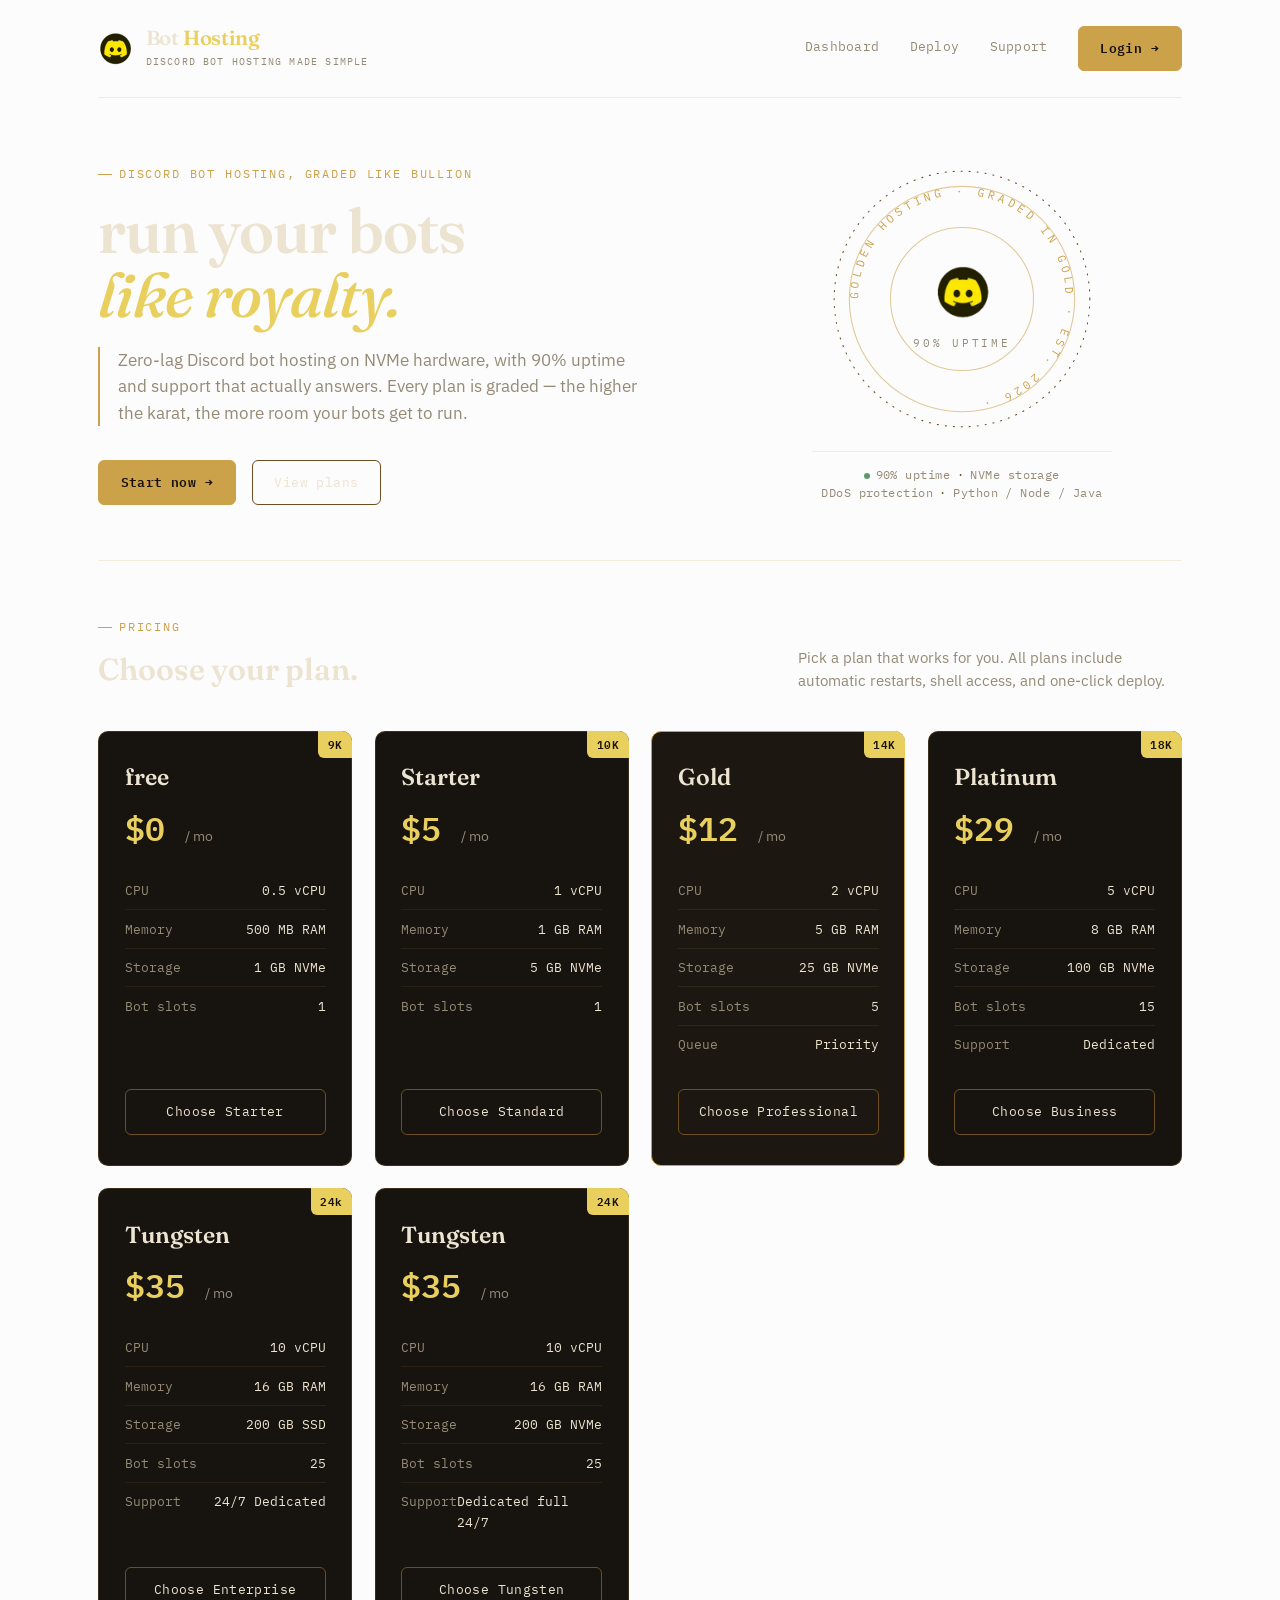
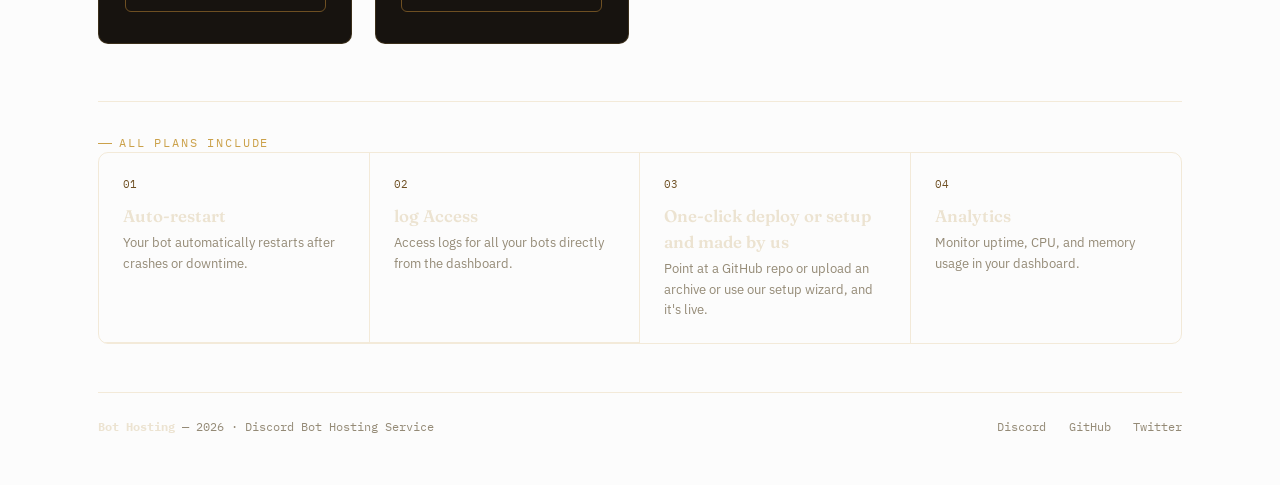
==== commit d80487a2: "Merge branch 'main' of https://github.com/ItIsNowOfficial/GoldenHosting" ====
--- a/Index.html
+++ b/Index.html
@@ -3,8 +3,8 @@
 <head>
 <meta charset="UTF-8" />
 <meta name="viewport" content="width=device-width, initial-scale=1.0" />
-<title>Golden Hosting · Discord Bot Hosting</title>
-<meta name="description" content="Discord bot hosting, graded like bullion. NVMe storage, DDoS protection, one-click deploy." />
+<title>Discord Bot Hosting - Simple and Affordable</title>
+<meta name="description" content="Simple Discord bot hosting with uptime guarantee, NVMe storage, and DDoS protection." />
 <link rel="preconnect" href="https://fonts.googleapis.com" />
 <link rel="preconnect" href="https://fonts.gstatic.com" crossorigin />
 <link href="https://fonts.googleapis.com/css2?family=Fraunces:ital,opsz,wght@0,9..144,300..700;1,9..144,400..600&family=IBM+Plex+Sans:wght@400;500;600&family=IBM+Plex+Mono:wght@400;500;600&display=swap" rel="stylesheet" />
@@ -17,15 +17,15 @@
     <a href="index.html" class="brand-lockup">
       <img src="assets/logo2.png" alt="" class="brand-mark" />
       <div>
-        <span class="wordmark">Golden <em>Hosting</em></span>
-        <span class="tag">by ItIsNow · discord bot hosting</span>
+        <span class="wordmark">Bot <em>Hosting</em></span>
+        <span class="tag">Discord bot hosting made simple</span>
       </div>
     </a>
     <nav class="nav-actions">
       <a href="dashboard.html" class="navlink">Dashboard</a>
       <a href="deploy.html" class="navlink">Deploy</a>
       <a href="support.html" class="navlink">Support</a>
-      <a href="login.html" class="btn btn-primary">Client area <span class="arrow">→</span></a>
+      <a href="login.html" class="btn btn-primary">Login <span class="arrow">→</span></a>
     </nav>
   </header>
 
@@ -35,7 +35,7 @@
       <h2>run your bots<br /><em>like royalty.</em></h2>
       <p class="lede">Zero-lag Discord bot hosting on NVMe hardware, with 90% uptime and support that actually answers. Every plan is graded — the higher the karat, the more room your bots get to run.</p>
       <div class="hero-actions">
-        <a href="checkout.html" class="btn btn-primary">Start hosting <span class="arrow">→</span></a>
+        <a href="checkout.html" class="btn btn-primary">Start now <span class="arrow">→</span></a>
         <a href="#plans" class="btn btn-line">View plans</a>
       </div>
     </div>
@@ -62,10 +62,10 @@
 
   <div id="plans" class="plans-head">
     <div>
-      <span class="eyebrow">Plans</span>
-      <h3>graded by the karat.</h3>
+      <span class="eyebrow">Pricing</span>
+      <h3>Choose your plan.</h3>
     </div>
-    <p>Purity here means headroom — how much CPU, memory and shell your bots actually get. Pick the grade that matches how many bots you're running.</p>
+    <p>Pick a plan that works for you. All plans include automatic restarts, shell access, and one-click deploy.</p>
   </div>
 
   <div class="plans-grid">
@@ -92,7 +92,7 @@
         <li><span class="k">Storage</span> 5 GB NVMe</li>
         <li><span class="k">Bot slots</span> 1</li>
       </ul>
-      <a href="checkout.html" class="btn btn-line btn-block">Choose Starter</a>
+      <a href="checkout.html" class="btn btn-line btn-block">Choose Standard</a>
     </div>
 
     <div class="ingot featured">
@@ -106,7 +106,7 @@
         <li><span class="k">Bot slots</span> 5</li>
         <li><span class="k">Queue</span> Priority</li>
       </ul>
-      <a href="checkout.html" class="btn btn-primary btn-block">Choose Gold</a>
+      <a href="checkout.html" class="btn btn-line btn-block">Choose Professional</a>
     </div>
 
     <div class="ingot">
@@ -120,7 +120,22 @@
         <li><span class="k">Bot slots</span> 15</li>
         <li><span class="k">Support</span> Dedicated</li>
       </ul>
-      <a href="checkout.html" class="btn btn-line btn-block">Choose Platinum</a>
+      <a href="checkout.html" class="btn btn-line btn-block">Choose Business</a>
+    </div>
+
+    <div class="ingot">
+      <span class="karat">24k
+      </span>
+      <div class="plan-name">Tungsten</div>
+      <div class="plan-price">$35 <small>/ mo</small></div>
+      <ul class="plan-features">
+        <li><span class="k">CPU</span> 10 vCPU</li>
+        <li><span class="k">Memory</span> 16 GB RAM</li>
+        <li><span class="k">Storage</span> 200 GB SSD</li>
+        <li><span class="k">Bot slots</span> 25</li>
+        <li><span class="k">Support</span> 24/7 Dedicated</li>
+      </ul>
+      <a href="checkout.html" class="btn btn-line btn-block">Choose Enterprise</a>
     </div>
 
     <div class="ingot">
@@ -139,12 +154,12 @@
   </div>
 
   <div class="ledger">
-    <span class="eyebrow">Included on every plan</span>
+    <span class="eyebrow">All plans include</span>
     <div class="ledger-grid">
       <div class="ledger-row">
         <span class="num">01</span>
         <h4>Auto-restart</h4>
-        <p>Bots come back on their own after a crash or a Discord outage.</p>
+        <p>Your bot automatically restarts after crashes or downtime.</p>
       </div>
       <div class="ledger-row">
         <span class="num">02</span>
@@ -158,18 +173,18 @@
       </div>
       <div class="ledger-row">
         <span class="num">04</span>
-        <h4>Live analytics</h4>
-        <p>Uptime, memory and CPU, watched from your dashboard.</p>
+        <h4>Analytics</h4>
+        <p>Monitor uptime, CPU, and memory usage in your dashboard.</p>
       </div>
     </div>
   </div>
 
   <footer class="gold-footer">
-    <div><strong style="color:var(--bone); font-family:var(--f-display);">Golden Hosting</strong> — est. 2026 · Owned by ItIsNow</div>
+    <div><strong style="color:var(--bone);">Bot Hosting</strong> — 2026 · Discord Bot Hosting Service</div>
     <div class="social">
       <a href="#">Discord</a>
       <a href="#">GitHub</a>
-      <a href="#">X</a>
+      <a href="#">Twitter</a>
     </div>
   </footer>
 
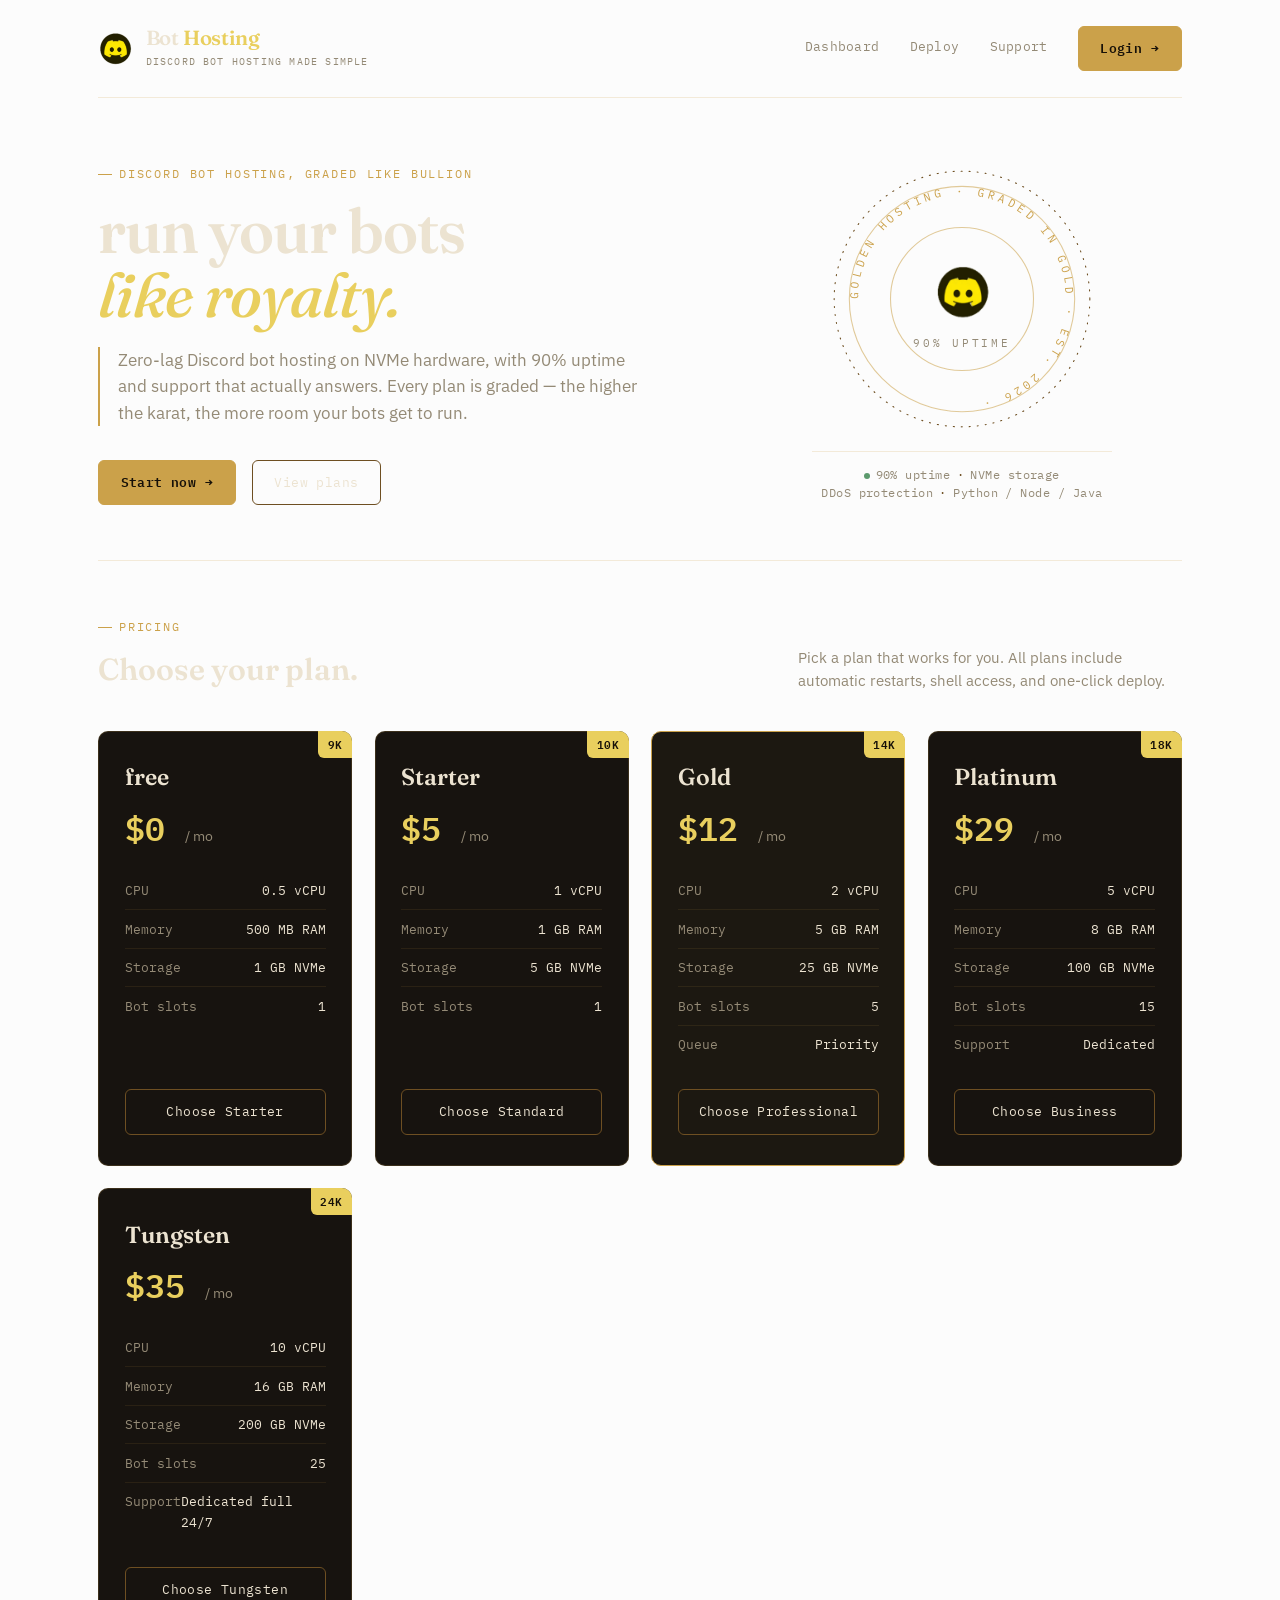
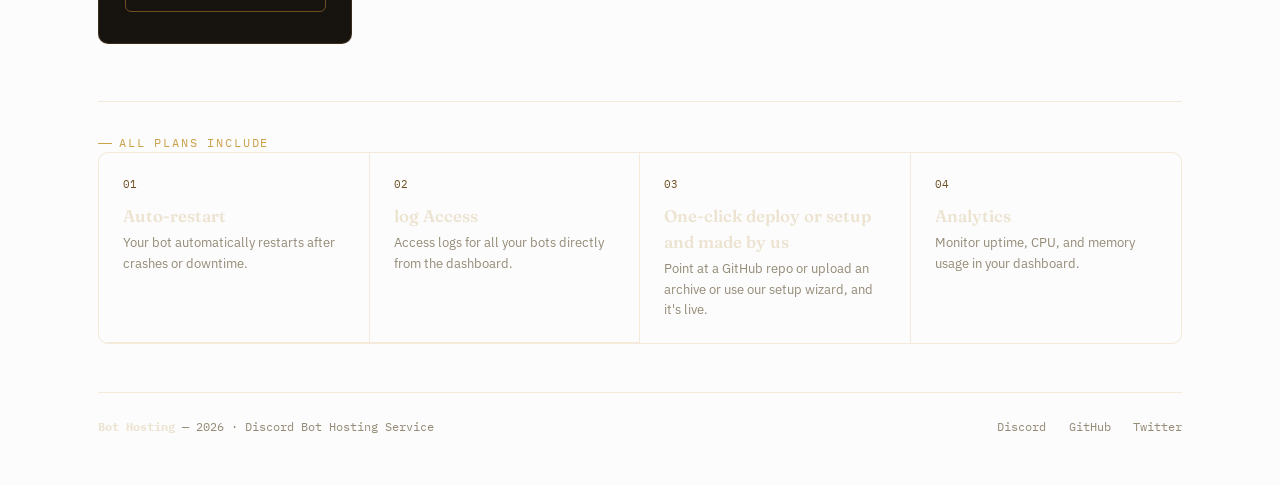
==== commit 327fcd9a: "Update Index.html" ====
--- a/Index.html
+++ b/Index.html
@@ -123,20 +123,6 @@
       <a href="checkout.html" class="btn btn-line btn-block">Choose Business</a>
     </div>
 
-    <div class="ingot">
-      <span class="karat">24k
-      </span>
-      <div class="plan-name">Tungsten</div>
-      <div class="plan-price">$35 <small>/ mo</small></div>
-      <ul class="plan-features">
-        <li><span class="k">CPU</span> 10 vCPU</li>
-        <li><span class="k">Memory</span> 16 GB RAM</li>
-        <li><span class="k">Storage</span> 200 GB SSD</li>
-        <li><span class="k">Bot slots</span> 25</li>
-        <li><span class="k">Support</span> 24/7 Dedicated</li>
-      </ul>
-      <a href="checkout.html" class="btn btn-line btn-block">Choose Enterprise</a>
-    </div>
 
     <div class="ingot">
       <span class="karat">24K</span>
